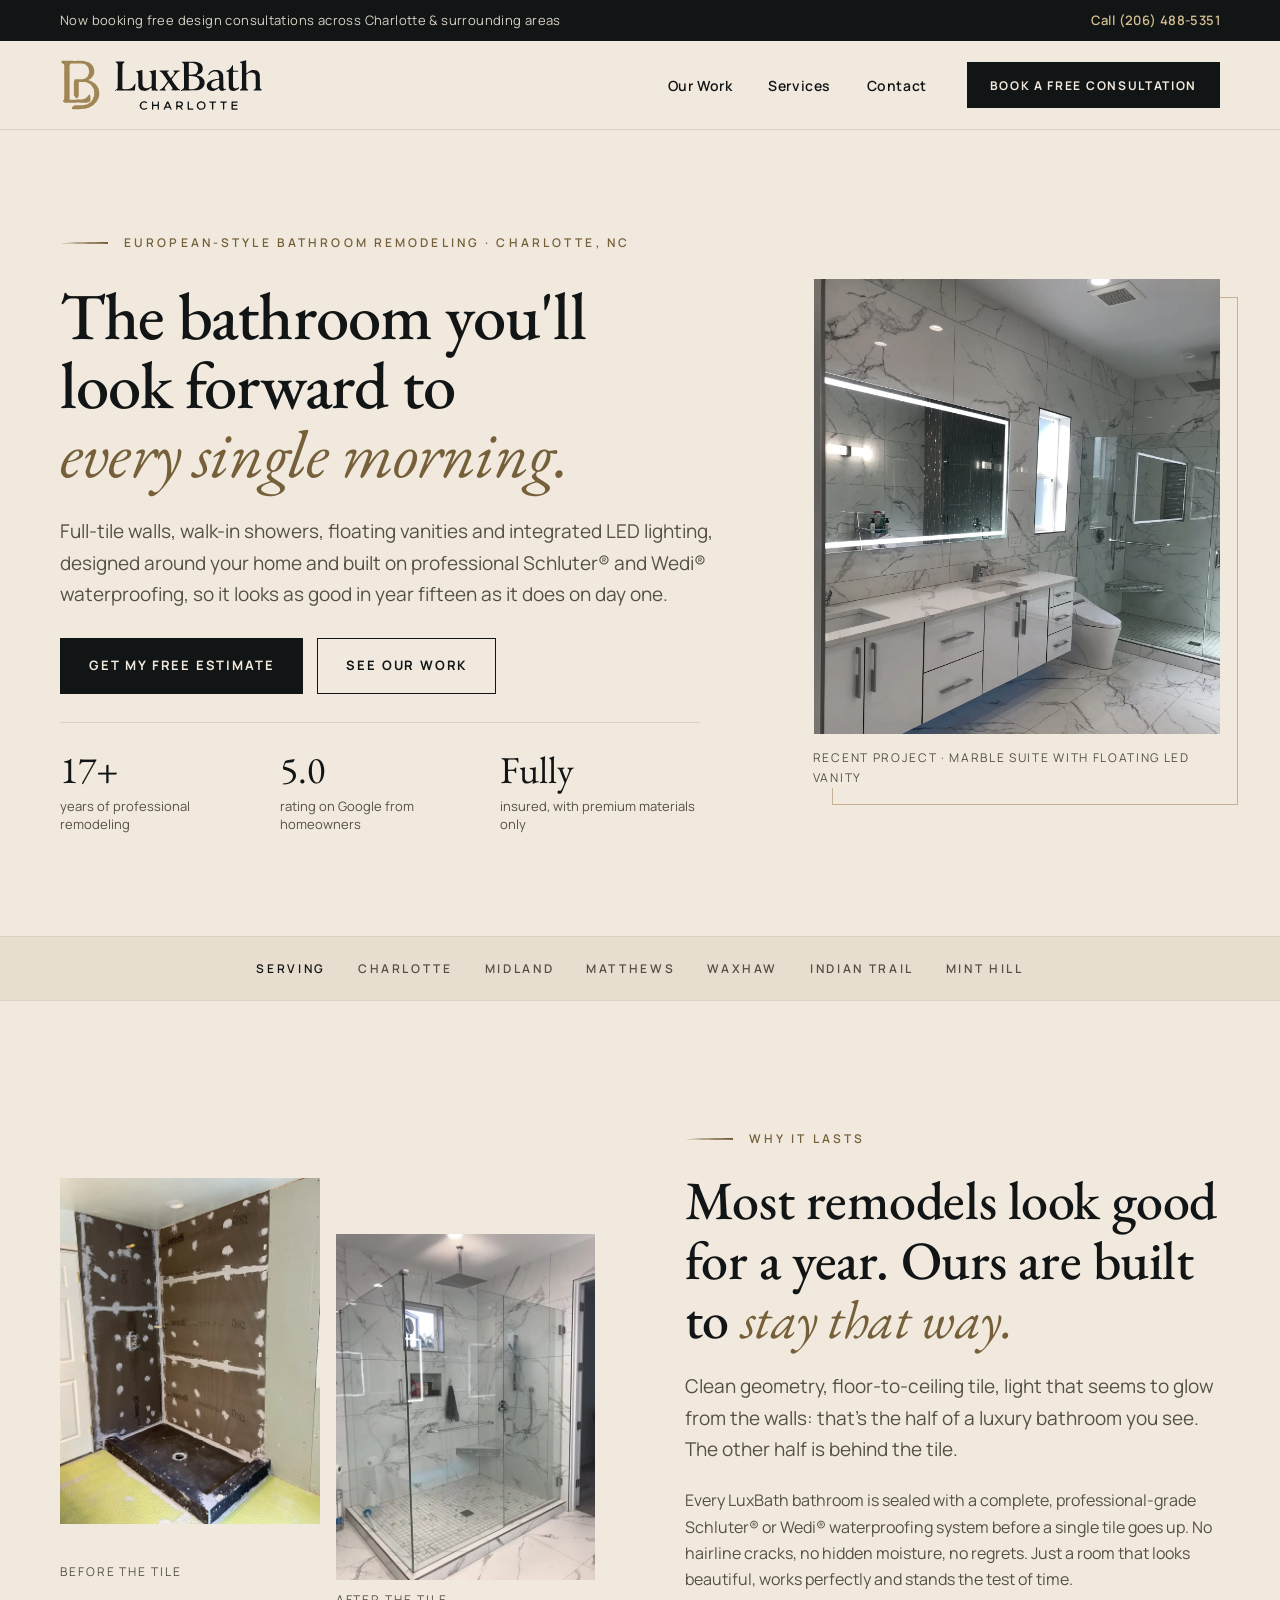
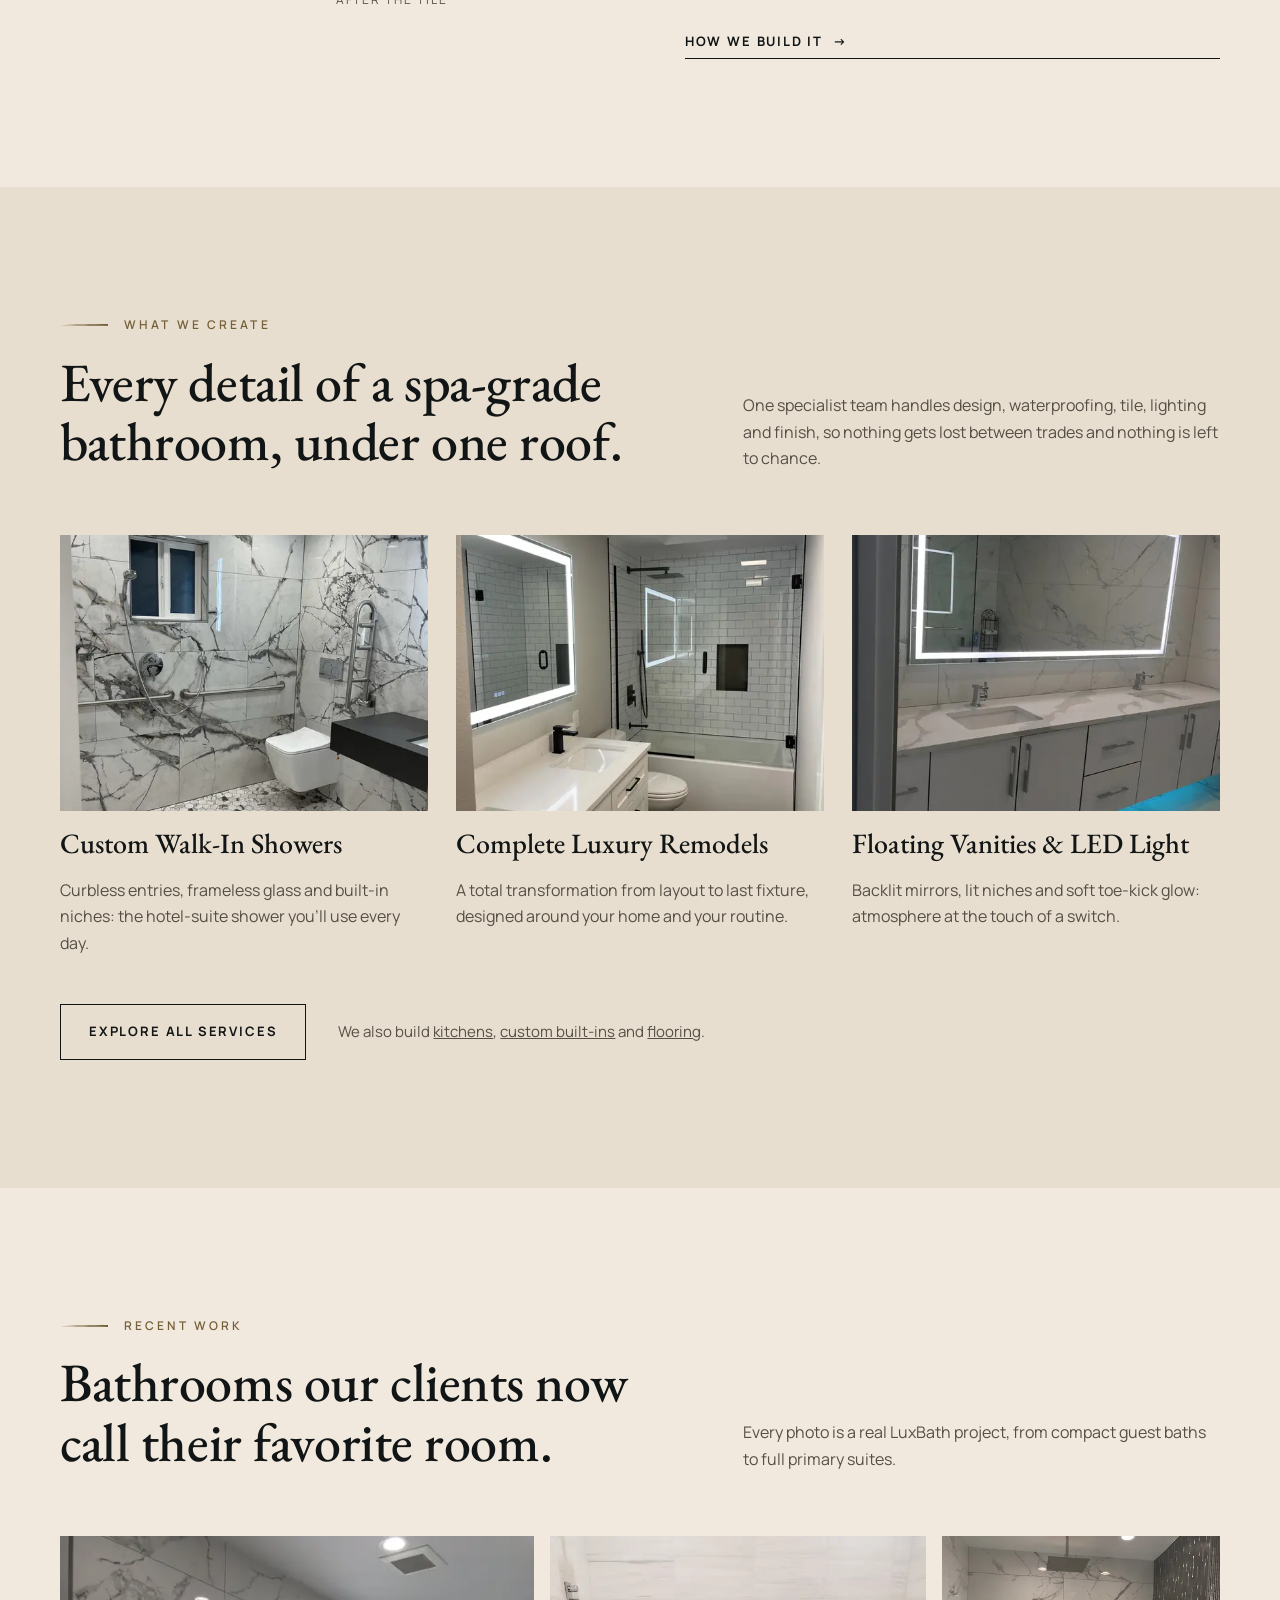
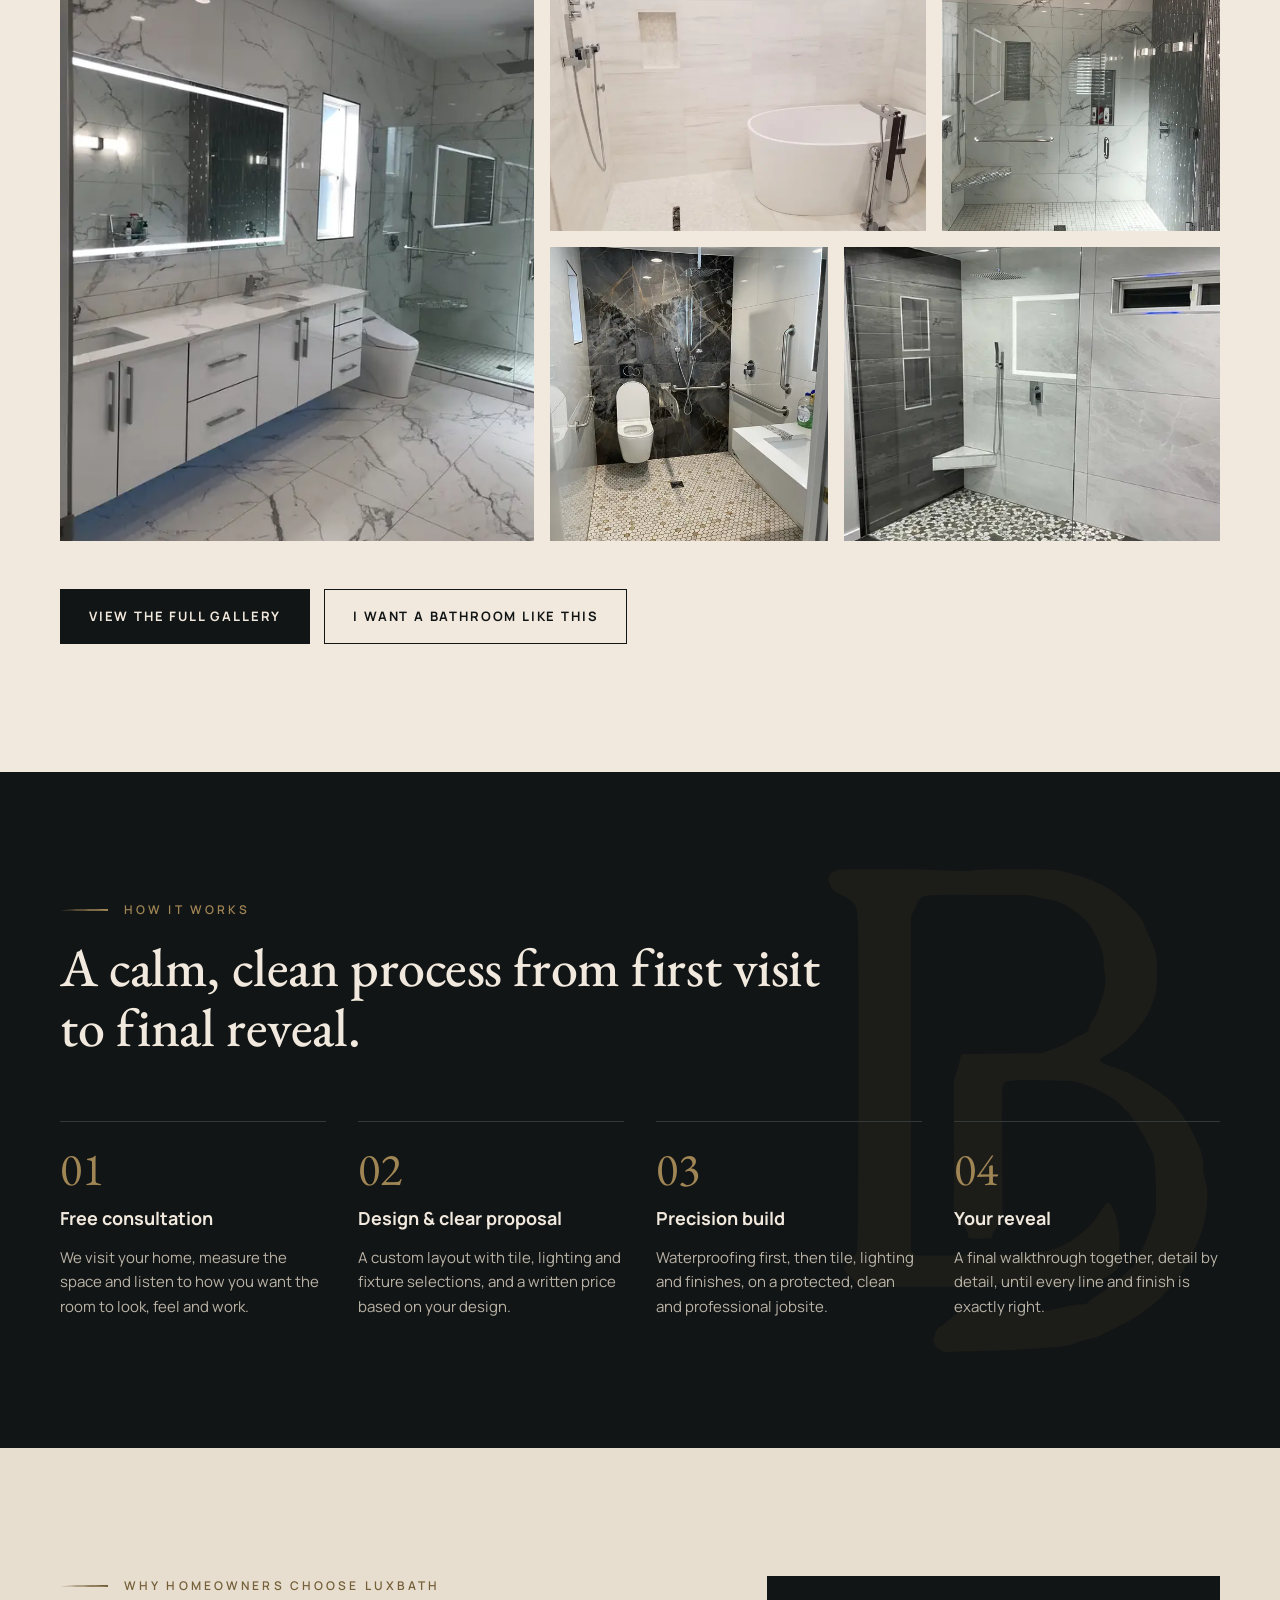
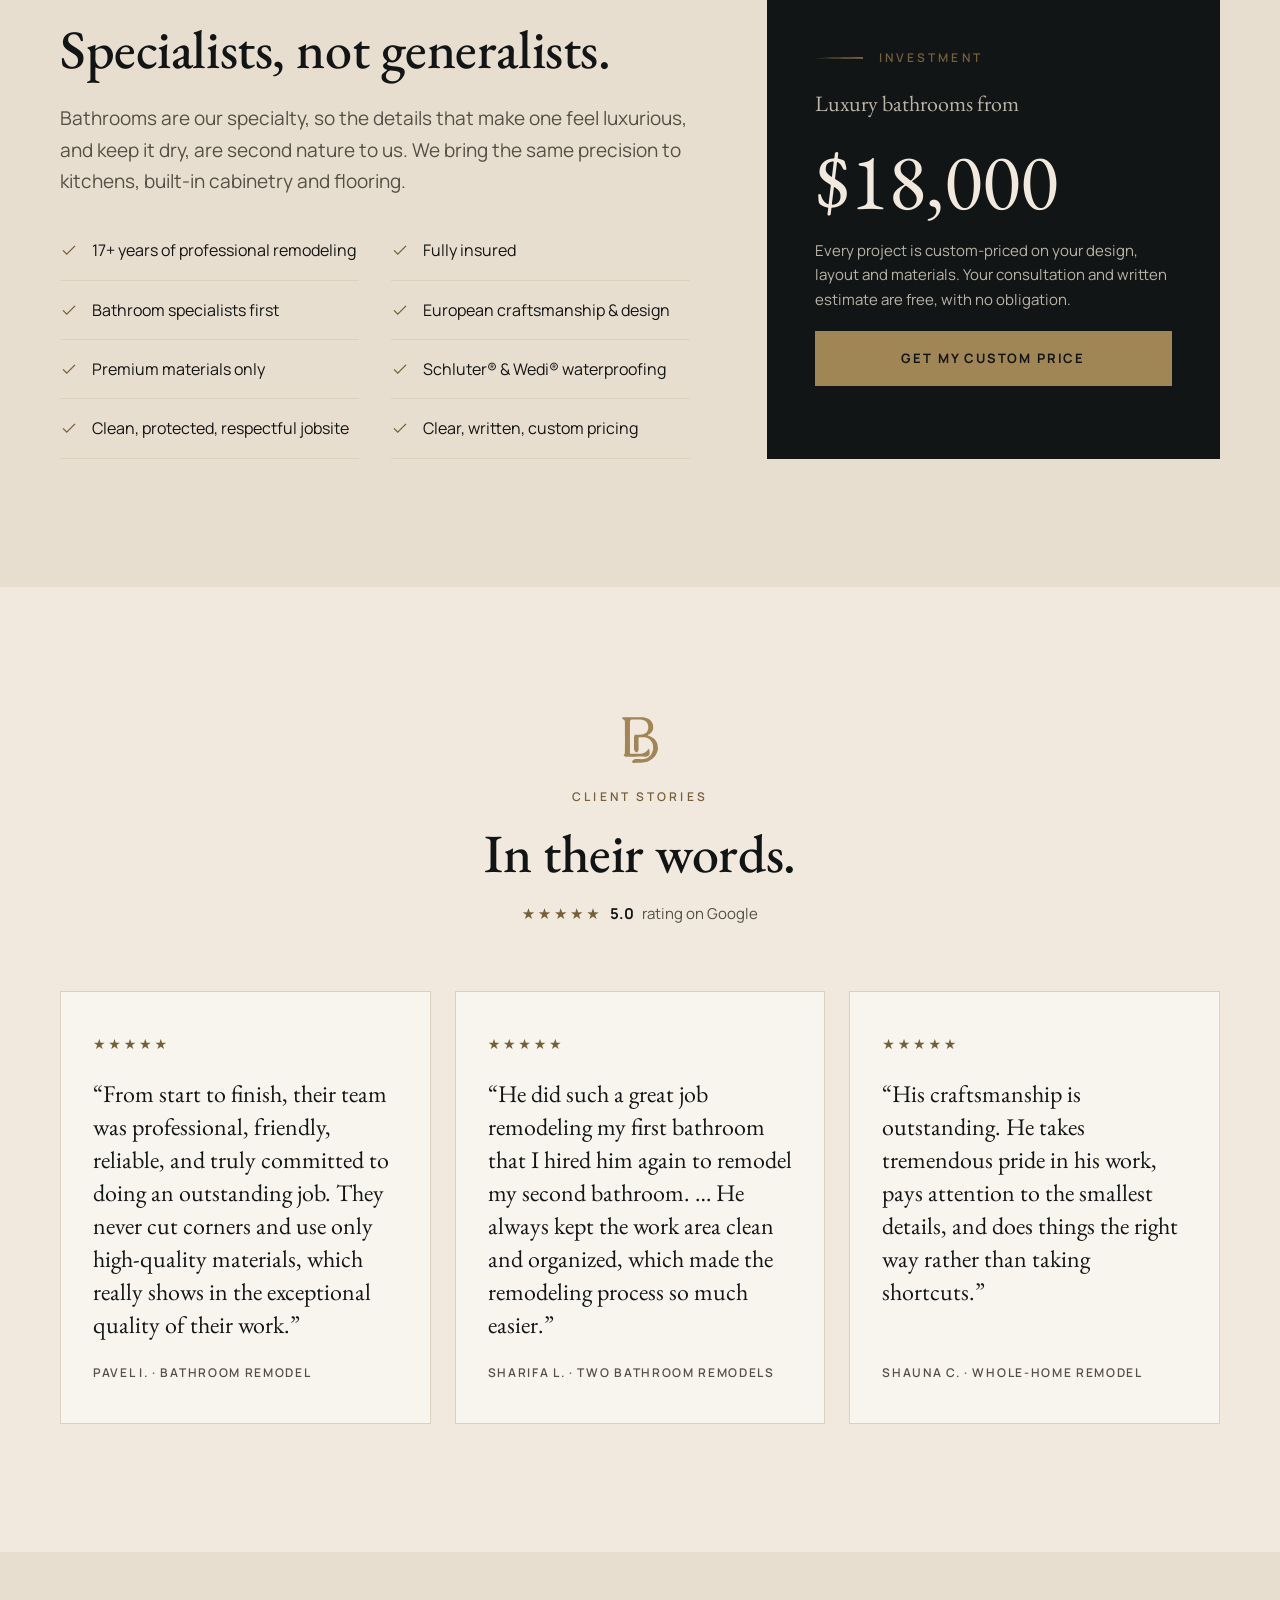
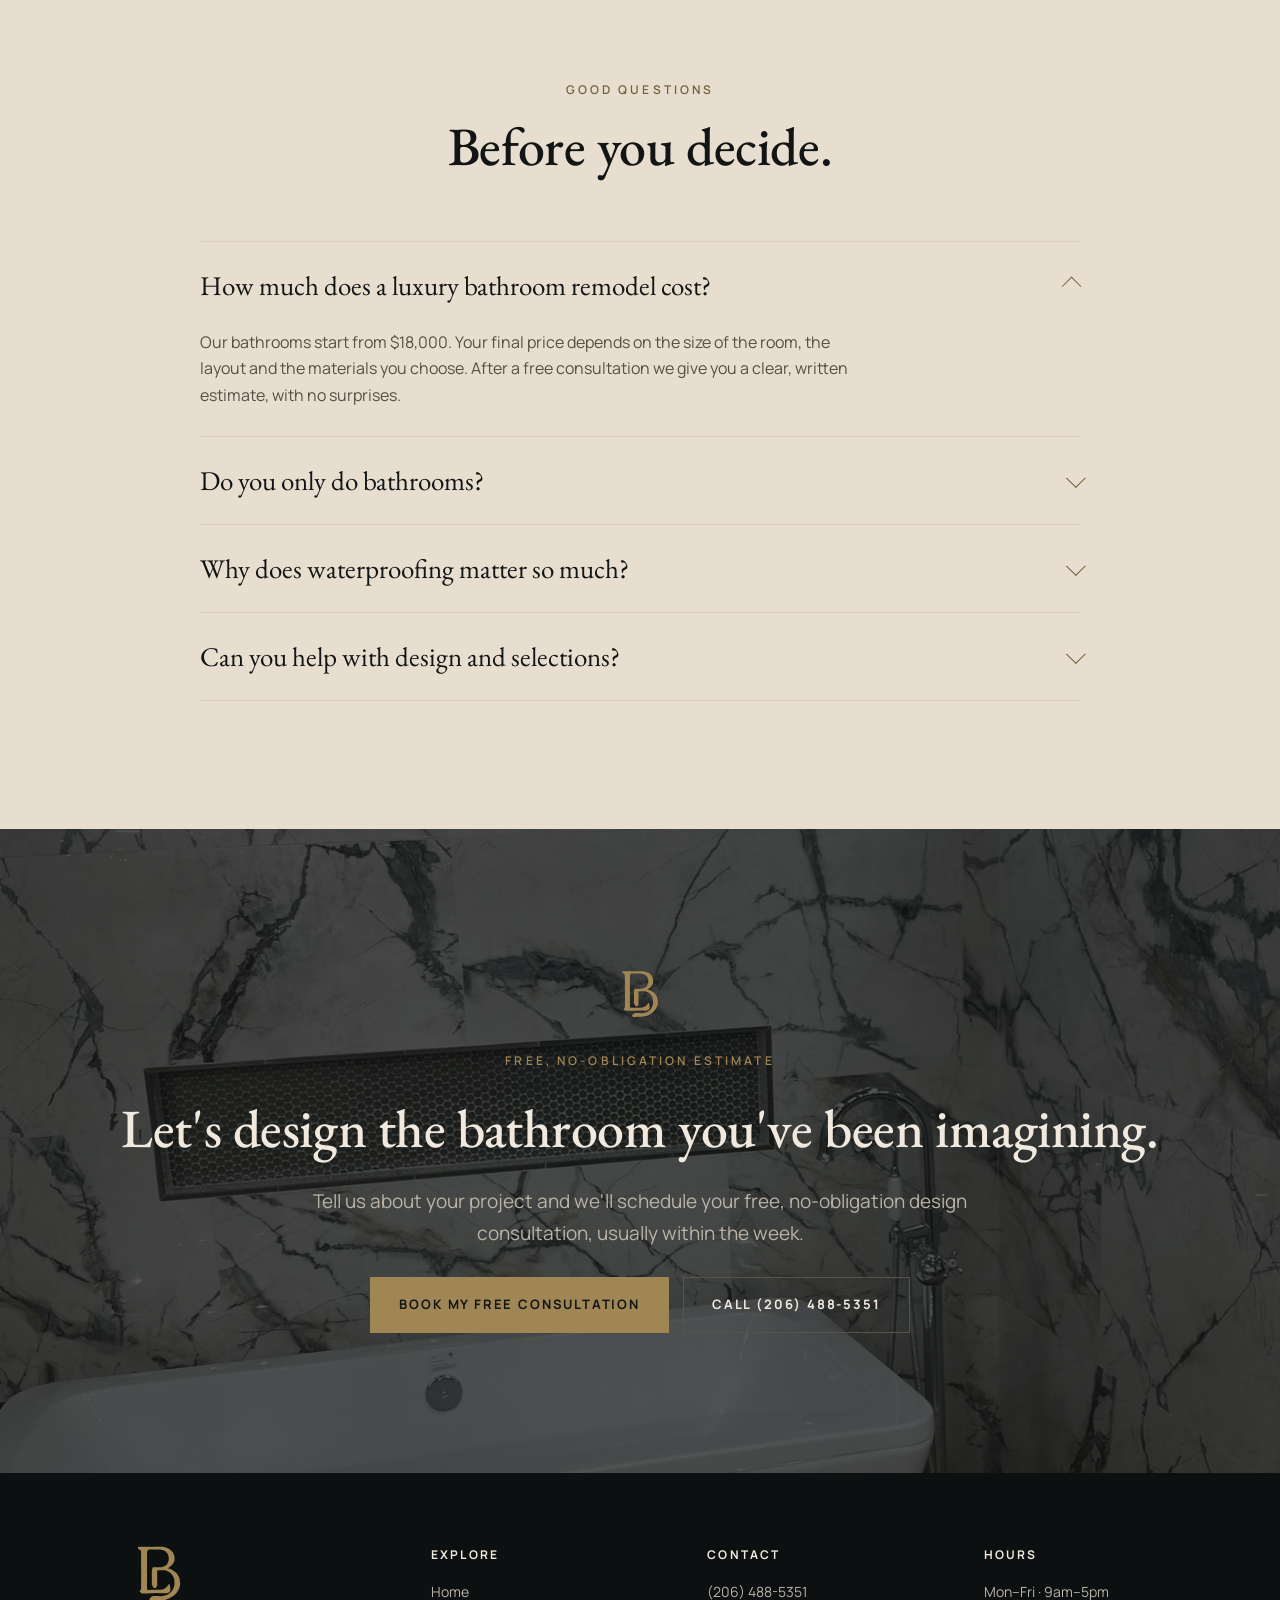
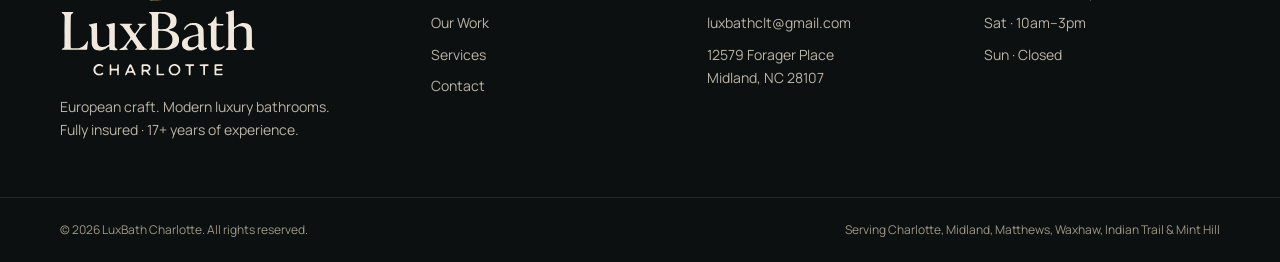
==== about/index.html @ 400cd484 "Initial commit" ====
<!doctype html>
<html lang="en"><head><meta charset="utf-8">
<title>LuxBath Charlotte</title>
<meta name="robots" content="noindex">
<link rel="canonical" href="https://luxbathclt.com/">
<meta http-equiv="refresh" content="0; url=../">
<script>location.replace("../" + location.hash);</script>
</head><body><p>This page has moved to <a href="../">the LuxBath home page</a>.</p></body></html>
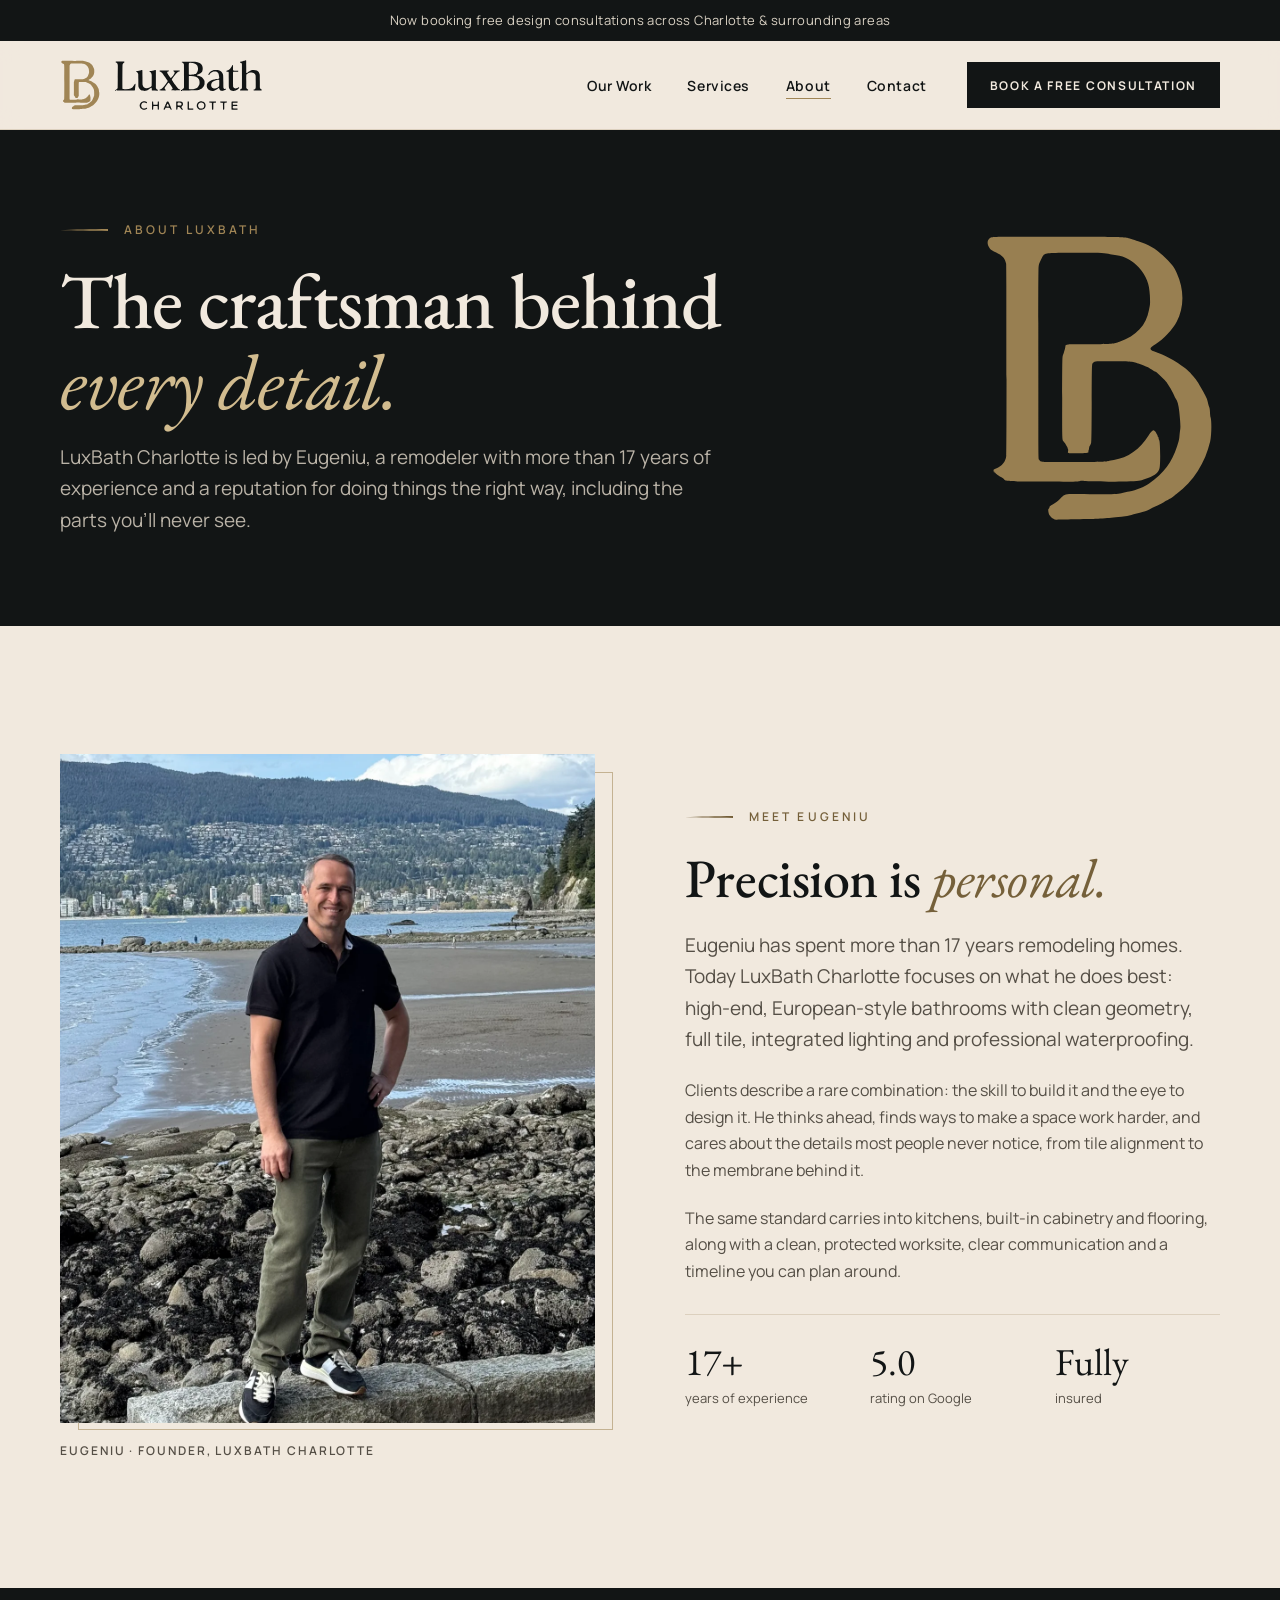
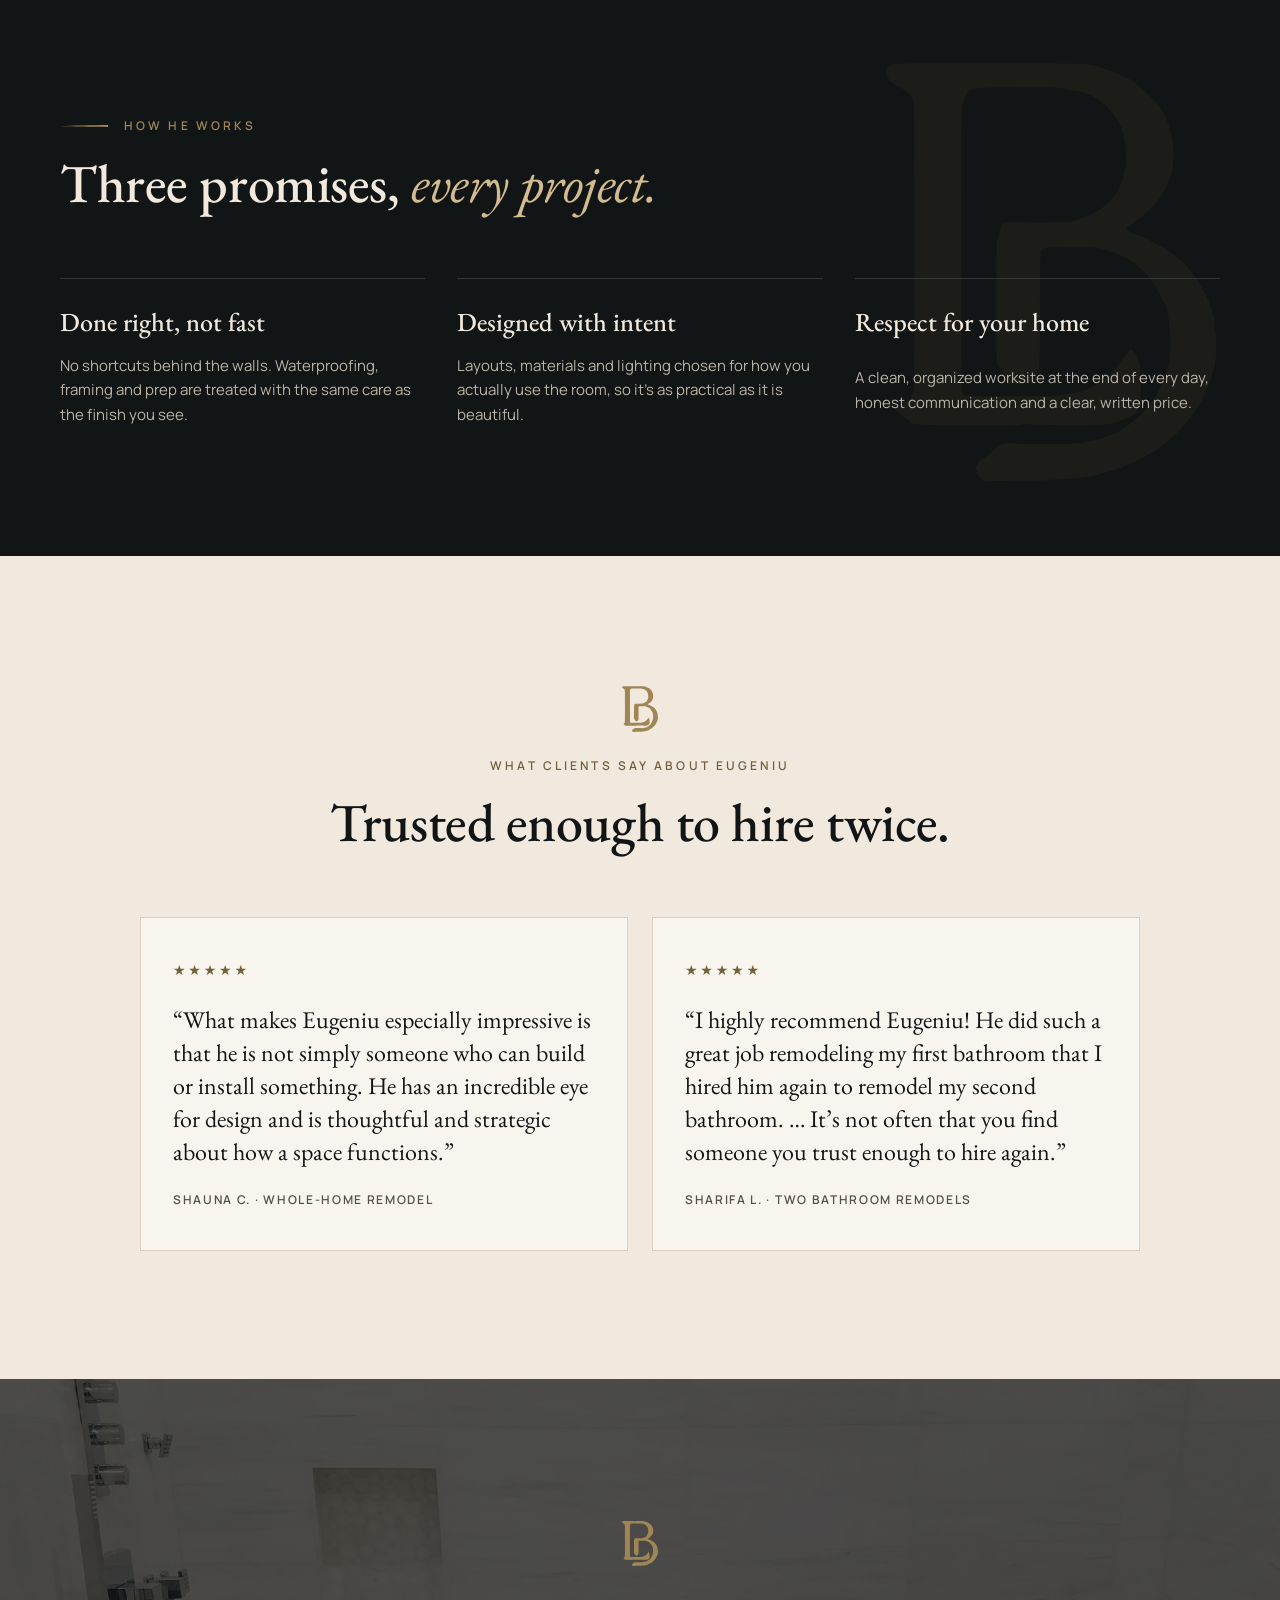
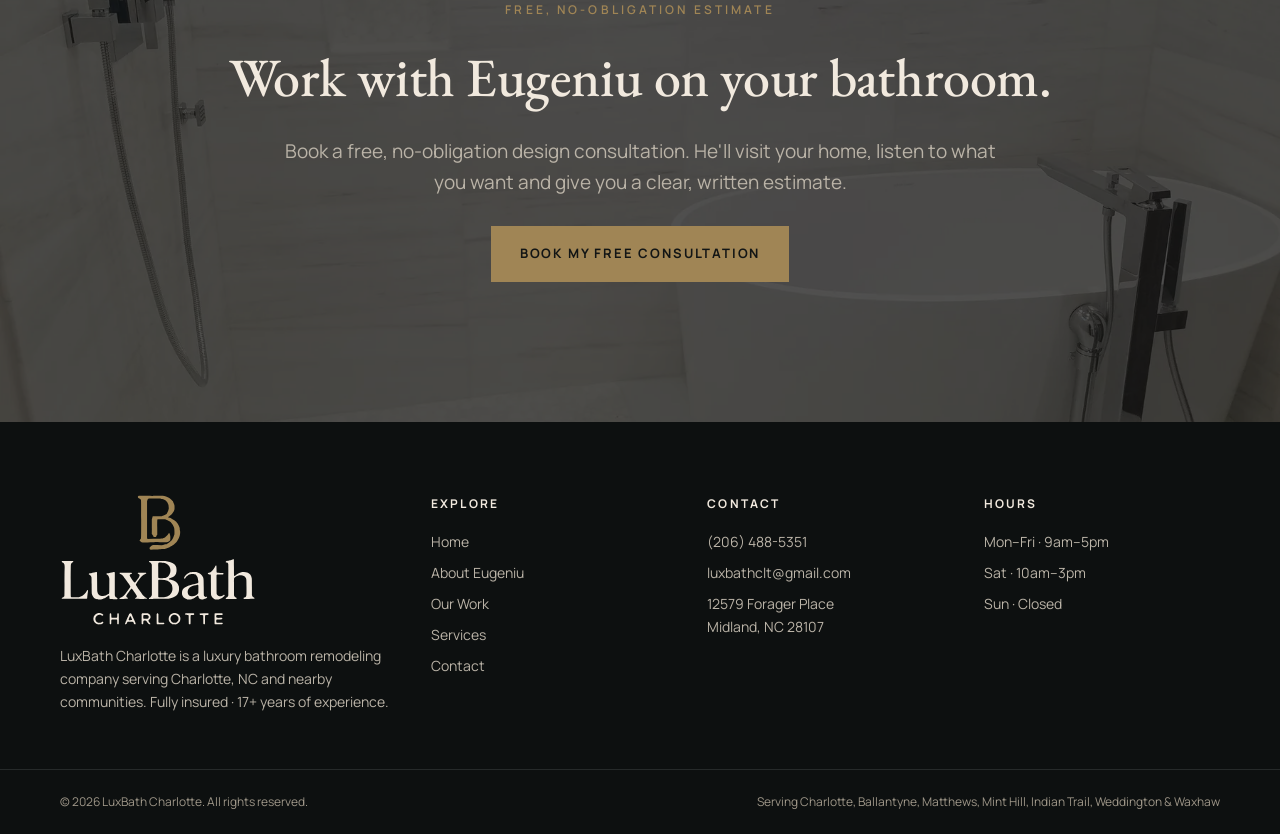
==== commit e68c60e2: "Further updates" ====
--- a/about/index.html
+++ b/about/index.html
@@ -1,8 +1,408 @@
 <!doctype html>
-<html lang="en"><head><meta charset="utf-8">
-<title>LuxBath Charlotte</title>
-<meta name="robots" content="noindex">
-<link rel="canonical" href="https://luxbathclt.com/">
-<meta http-equiv="refresh" content="0; url=../">
-<script>location.replace("../" + location.hash);</script>
-</head><body><p>This page has moved to <a href="../">the LuxBath home page</a>.</p></body></html>
+<html lang="en" class="no-js">
+<head>
+<meta charset="utf-8">
+<meta name="viewport" content="width=device-width, initial-scale=1">
+<title>About Eugeniu | LuxBath Charlotte</title>
+<meta name="description" content="Meet Eugeniu, the craftsman behind LuxBath Charlotte: 17+ years of remodeling experience, luxury European-style bathrooms and a 5.0 Google rating.">
+<link rel="canonical" href="https://luxbathclt.com/about/">
+<meta property="og:url" content="https://luxbathclt.com/about/">
+<meta property="og:type" content="website">
+<meta property="og:site_name" content="LuxBath Charlotte">
+<meta property="og:title" content="About Eugeniu | LuxBath Charlotte">
+<meta property="og:description" content="Meet Eugeniu, the craftsman behind LuxBath Charlotte: 17+ years of remodeling experience, luxury European-style bathrooms and a 5.0 Google rating.">
+<meta property="og:image" content="https://luxbathclt.com/images/brand/og-image.jpg">
+<meta property="og:locale" content="en_US">
+<meta name="twitter:card" content="summary_large_image">
+<meta name="geo.region" content="US-NC">
+<meta name="geo.placename" content="Charlotte">
+<meta name="theme-color" content="#F1E9DE">
+<link rel="icon" href="../favicon.svg" type="image/svg+xml">
+<link rel="apple-touch-icon" href="../images/brand/apple-touch-icon.png">
+<link rel="preconnect" href="https://fonts.googleapis.com">
+<link rel="preconnect" href="https://fonts.gstatic.com" crossorigin>
+<link rel="stylesheet" href="https://fonts.googleapis.com/css2?family=EB+Garamond:ital,wght@0,400;0,500;0,600;1,400;1,500&amp;family=Manrope:wght@400;500;600;700&amp;display=swap">
+<link rel="stylesheet" href="../css/styles.css">
+<script type="application/ld+json">
+{
+ "@context": "https://schema.org",
+ "@graph": [
+  {
+   "@type": "HomeAndConstructionBusiness",
+   "@id": "https://luxbathclt.com/#business",
+   "name": "LuxBath Charlotte",
+   "legalName": "LuxBath Charlotte LLC",
+   "url": "https://luxbathclt.com/",
+   "logo": "https://luxbathclt.com/images/brand/logo-stacked.svg",
+   "image": "https://luxbathclt.com/images/brand/og-image.jpg",
+   "description": "LuxBath Charlotte is a luxury bathroom remodeling company specializing in high-end, European-style bathrooms in Charlotte, NC: custom walk-in showers, full-tile bathrooms, integrated LED lighting and Schluter and Wedi waterproofing. It also builds kitchens, custom built-in cabinetry and flooring.",
+   "slogan": "European craft. Modern luxury bathrooms.",
+   "telephone": "+1-206-488-5351",
+   "email": "luxbathclt@gmail.com",
+   "priceRange": "From $18,000",
+   "address": {
+    "@type": "PostalAddress",
+    "streetAddress": "12579 Forager Place",
+    "addressLocality": "Midland",
+    "addressRegion": "NC",
+    "postalCode": "28107",
+    "addressCountry": "US"
+   },
+   "areaServed": [
+    {
+     "@type": "City",
+     "name": "Charlotte",
+     "containedInPlace": {
+      "@type": "State",
+      "name": "North Carolina"
+     }
+    },
+    {
+     "@type": "City",
+     "name": "Ballantyne",
+     "containedInPlace": {
+      "@type": "State",
+      "name": "North Carolina"
+     }
+    },
+    {
+     "@type": "City",
+     "name": "Matthews",
+     "containedInPlace": {
+      "@type": "State",
+      "name": "North Carolina"
+     }
+    },
+    {
+     "@type": "City",
+     "name": "Mint Hill",
+     "containedInPlace": {
+      "@type": "State",
+      "name": "North Carolina"
+     }
+    },
+    {
+     "@type": "City",
+     "name": "Indian Trail",
+     "containedInPlace": {
+      "@type": "State",
+      "name": "North Carolina"
+     }
+    },
+    {
+     "@type": "City",
+     "name": "Weddington",
+     "containedInPlace": {
+      "@type": "State",
+      "name": "North Carolina"
+     }
+    },
+    {
+     "@type": "City",
+     "name": "Waxhaw",
+     "containedInPlace": {
+      "@type": "State",
+      "name": "North Carolina"
+     }
+    }
+   ],
+   "founder": {
+    "@id": "https://luxbathclt.com/#eugeniu"
+   },
+   "knowsAbout": [
+    "Bathroom remodeling",
+    "Walk-in showers",
+    "Curbless showers",
+    "Large-format tile installation",
+    "Schluter waterproofing",
+    "Wedi waterproofing",
+    "LED bathroom lighting",
+    "Floating vanities",
+    "Kitchen remodeling",
+    "Built-in cabinetry",
+    "Flooring installation"
+   ],
+   "hasOfferCatalog": {
+    "@type": "OfferCatalog",
+    "name": "Remodeling services",
+    "itemListElement": [
+     {
+      "@type": "Offer",
+      "itemOffered": {
+       "@type": "Service",
+       "name": "Luxury bathroom remodeling",
+       "description": "Complete bathroom transformations from layout to final fixture, custom-designed for each home."
+      }
+     },
+     {
+      "@type": "Offer",
+      "itemOffered": {
+       "@type": "Service",
+       "name": "Custom walk-in showers",
+       "description": "Curbless and low-threshold walk-in showers with frameless glass, linear drains, built-in niches and benches."
+      }
+     },
+     {
+      "@type": "Offer",
+      "itemOffered": {
+       "@type": "Service",
+       "name": "Full-tile bathrooms",
+       "description": "Floor-to-ceiling tile installation with large-format porcelain, mitered edges and aligned grout lines."
+      }
+     },
+     {
+      "@type": "Offer",
+      "itemOffered": {
+       "@type": "Service",
+       "name": "Integrated LED lighting",
+       "description": "Backlit mirrors, lit shower niches and under-vanity toe-kick lighting."
+      }
+     },
+     {
+      "@type": "Offer",
+      "itemOffered": {
+       "@type": "Service",
+       "name": "European-style bathroom design",
+       "description": "Floating vanities, wall-hung toilets with in-wall carriers and freestanding soaking tubs."
+      }
+     },
+     {
+      "@type": "Offer",
+      "itemOffered": {
+       "@type": "Service",
+       "name": "Schluter and Wedi shower waterproofing",
+       "description": "Complete Schluter and Wedi waterproofing systems installed on every wet wall and floor before tile."
+      }
+     },
+     {
+      "@type": "Offer",
+      "itemOffered": {
+       "@type": "Service",
+       "name": "Kitchen remodeling",
+       "description": "Custom cabinetry, quartz waterfall islands, tile backsplashes and lighting."
+      }
+     },
+     {
+      "@type": "Offer",
+      "itemOffered": {
+       "@type": "Service",
+       "name": "Built-in cabinetry",
+       "description": "Walk-in closets, pantries, media walls, wet bars and fireplace surrounds."
+      }
+     },
+     {
+      "@type": "Offer",
+      "itemOffered": {
+       "@type": "Service",
+       "name": "Flooring installation",
+       "description": "Hardwood, wide-plank and tile flooring with clean transitions and new trim."
+      }
+     }
+    ]
+   },
+   "openingHoursSpecification": [
+    {
+     "@type": "OpeningHoursSpecification",
+     "dayOfWeek": [
+      "Monday",
+      "Tuesday",
+      "Wednesday",
+      "Thursday",
+      "Friday"
+     ],
+     "opens": "09:00",
+     "closes": "17:00"
+    },
+    {
+     "@type": "OpeningHoursSpecification",
+     "dayOfWeek": "Saturday",
+     "opens": "10:00",
+     "closes": "15:00"
+    }
+   ]
+  },
+  {
+   "@type": "Person",
+   "@id": "https://luxbathclt.com/#eugeniu",
+   "name": "Eugeniu",
+   "jobTitle": "Founder",
+   "worksFor": {
+    "@id": "https://luxbathclt.com/#business"
+   },
+   "image": "https://luxbathclt.com/images/site/eugeniu.webp",
+   "description": "Founder of LuxBath Charlotte with more than 17 years of professional remodeling experience, specializing in high-end, European-style bathrooms.",
+   "knowsAbout": [
+    "Bathroom remodeling",
+    "Tile installation",
+    "Shower waterproofing",
+    "Interior design",
+    "Finish carpentry"
+   ]
+  },
+  {
+   "@type": "AboutPage",
+   "@id": "https://luxbathclt.com/about/#webpage",
+   "url": "https://luxbathclt.com/about/",
+   "name": "About Eugeniu",
+   "description": "Meet Eugeniu, founder of LuxBath Charlotte.",
+   "isPartOf": {
+    "@id": "https://luxbathclt.com/#website"
+   },
+   "about": {
+    "@id": "https://luxbathclt.com/#business"
+   },
+   "inLanguage": "en-US",
+   "mainEntity": {
+    "@id": "https://luxbathclt.com/#eugeniu"
+   }
+  },
+  {
+   "@type": "BreadcrumbList",
+   "itemListElement": [
+    {
+     "@type": "ListItem",
+     "position": 1,
+     "name": "Home",
+     "item": "https://luxbathclt.com/"
+    },
+    {
+     "@type": "ListItem",
+     "position": 2,
+     "name": "About",
+     "item": "https://luxbathclt.com/about/"
+    }
+   ]
+  }
+ ]
+}
+</script>
+</head>
+<body>
+<a class="skip-link" href="#main">Skip to content</a>
+<div class="utility">
+  <div class="container">
+    <span>Now booking free design consultations across Charlotte &amp; surrounding areas</span>
+  </div>
+</div>
+<header class="site-header">
+  <div class="container">
+    <a class="brand" href="../"><img src="../images/brand/logo-horizontal.svg" width="318" height="79" alt="LuxBath Charlotte"></a>
+    <button class="nav-toggle" type="button" aria-expanded="false" aria-controls="site-nav" aria-label="Menu"><svg viewBox="0 0 24 24" fill="none" stroke="currentColor" stroke-width="1.5" aria-hidden="true"><path d="M3 7h18M3 12h18M3 17h18"/></svg></button>
+    <nav class="nav" id="site-nav" aria-label="Main">
+      <div class="nav-links">
+        <a href="../our-work/">Our Work</a>
+        <a href="../services/">Services</a>
+        <a href="../about/" aria-current="page">About</a>
+        <a href="../contact/">Contact</a>
+      </div>
+      <a class="btn btn-dark" href="../contact/">Book a Free Consultation</a>
+    </nav>
+  </div>
+</header>
+<main id="main">
+
+<section class="page-hero page-hero-solid on-dark">
+  <img class="hero-mark" src="../images/brand/monogram-large.svg" alt="" aria-hidden="true">
+  <div class="container">
+    <span class="eyebrow">About LuxBath</span>
+    <h1 class="display work-title"><span class="nowrap">The craftsman behind</span><br><span class="nowrap"><em>every detail.</em></span></h1>
+    <p class="lead">LuxBath Charlotte is led by Eugeniu, a remodeler with more than 17 years of experience and a reputation for doing things the right way, including the parts you'll never see.</p>
+  </div>
+</section>
+<section class="section">
+  <div class="container split">
+    <figure class="portrait reveal">
+      <img src="../images/site/eugeniu.webp" width="1200" height="1500" alt="Eugeniu, founder of LuxBath Charlotte" loading="lazy" decoding="async">
+      <figcaption>Eugeniu · Founder, LuxBath Charlotte</figcaption>
+    </figure>
+    <div class="split-copy reveal">
+      <span class="eyebrow">Meet Eugeniu</span>
+      <h2 class="h2">Precision is <em>personal.</em></h2>
+      <p class="lead">Eugeniu has spent more than 17 years remodeling homes. Today LuxBath Charlotte focuses on what he does best: high-end, European-style bathrooms with clean geometry, full tile, integrated lighting and professional waterproofing.</p>
+      <p class="muted">Clients describe a rare combination: the skill to build it and the eye to design it. He thinks ahead, finds ways to make a space work harder, and cares about the details most people never notice, from tile alignment to the membrane behind it.</p>
+      <p class="muted">The same standard carries into kitchens, built-in cabinetry and flooring, along with a clean, protected worksite, clear communication and a timeline you can plan around.</p>
+      <div class="stats about-stats">
+        <div><div class="stat-num">17+</div><div class="stat-label">years of experience</div></div>
+        <div><div class="stat-num">5.0</div><div class="stat-label">rating on Google</div></div>
+        <div><div class="stat-num">Fully</div><div class="stat-label">insured</div></div>
+      </div>
+    </div>
+  </div>
+</section>
+<section class="section on-dark has-watermark">
+  <img class="watermark" src="../images/brand/monogram-large.svg" alt="" aria-hidden="true">
+  <div class="container">
+    <div class="section-head reveal">
+      <span class="eyebrow">How he works</span>
+      <h2 class="h2">Three promises, <em>every project.</em></h2>
+    </div>
+    <div class="layers reveal" style="margin-top:0">
+      <div class="layer"><h3>Done right, not fast</h3><p>No shortcuts behind the walls. Waterproofing, framing and prep are treated with the same care as the finish you see.</p></div>
+      <div class="layer"><h3>Designed with intent</h3><p>Layouts, materials and lighting chosen for how you actually use the room, so it's as practical as it is beautiful.</p></div>
+      <div class="layer"><h3>Respect for your home</h3><p>A clean, organized worksite at the end of every day, honest communication and a clear, written price.</p></div>
+    </div>
+  </div>
+</section>
+<section class="section">
+  <div class="container">
+    <div class="section-head center reveal">
+      <img class="ornament" src="../images/brand/monogram.svg" width="44" height="56" alt="" aria-hidden="true">
+      <span class="eyebrow center">What clients say about Eugeniu</span>
+      <h2 class="h2">Trusted enough to hire twice.</h2>
+    </div>
+    <div class="quotes quotes-2 reveal">
+      <figure class="quote"><span class="quote-stars" aria-label="5 out of 5 stars">★★★★★</span><blockquote>“What makes Eugeniu especially impressive is that he is not simply someone who can build or install something. He has an incredible eye for design and is thoughtful and strategic about how a space functions.”</blockquote><figcaption>Shauna C. · Whole-home remodel</figcaption></figure>
+      <figure class="quote"><span class="quote-stars" aria-label="5 out of 5 stars">★★★★★</span><blockquote>“I highly recommend Eugeniu! He did such a great job remodeling my first bathroom that I hired him again to remodel my second bathroom. … It’s not often that you find someone you trust enough to hire again.”</blockquote><figcaption>Sharifa L. · Two bathroom remodels</figcaption></figure>
+    </div>
+  </div>
+</section>
+<section class="cta-band on-dark">
+  <div class="bg"><img src="../images/gallery/freestanding-tub-open-shower-sm.webp" srcset="../images/gallery/freestanding-tub-open-shower-sm.webp 720w, ../images/gallery/freestanding-tub-open-shower.webp 1800w" sizes="100vw" width="720" height="540" alt="" loading="lazy" decoding="async"></div>
+  <div class="container reveal">
+    <img class="ornament" src="../images/brand/monogram.svg" width="44" height="56" alt="" aria-hidden="true">
+    <span class="eyebrow center">Free, no-obligation estimate</span>
+    <h2 class="h2">Work with Eugeniu on your bathroom.</h2>
+    <p class="lead">Book a free, no-obligation design consultation. He'll visit your home, listen to what you want and give you a clear, written estimate.</p>
+    <div class="btn-row">
+      <a class="btn btn-brass" href="../contact/">Book My Free Consultation</a>
+    </div>
+  </div>
+</section>
+
+</main>
+<footer class="site-footer">
+  <div class="container footer-grid">
+    <div>
+      <a class="brand brand-footer" href="../"><img src="../images/brand/logo-stacked-light.svg" width="236" height="160" alt="LuxBath Charlotte"></a>
+      <p>LuxBath Charlotte is a luxury bathroom remodeling company serving Charlotte, NC and nearby communities. Fully insured · 17+ years of experience.</p>
+    </div>
+    <div>
+      <h4>Explore</h4>
+      <ul><li><a href="../">Home</a></li><li><a href="../about/">About Eugeniu</a></li><li><a href="../our-work/">Our Work</a></li><li><a href="../services/">Services</a></li><li><a href="../contact/">Contact</a></li></ul>
+    </div>
+    <div>
+      <h4>Contact</h4>
+      <ul>
+        <li><a href="tel:+12064885351">(206) 488-5351</a></li>
+        <li><a href="mailto:luxbathclt@gmail.com">luxbathclt@gmail.com</a></li>
+        <li><a href="https://www.google.com/maps/search/?api=1&query=12579+Forager+Place+Midland+NC+28107" target="_blank" rel="noopener">12579 Forager Place<br>Midland, NC 28107</a></li>
+      </ul>
+    </div>
+    <div>
+      <h4>Hours</h4>
+      <ul><li>Mon–Fri · 9am–5pm</li><li>Sat · 10am–3pm</li><li>Sun · Closed</li></ul>
+    </div>
+  </div>
+  <div class="footer-bottom">
+    <div class="container">
+      <span>© <span data-year>2026</span> LuxBath Charlotte. All rights reserved.</span>
+      <span>Serving Charlotte, Ballantyne, Matthews, Mint Hill, Indian Trail, Weddington &amp; Waxhaw</span>
+    </div>
+  </div>
+</footer>
+<div class="mobile-bar">
+  <a href="../contact/">Book a Free Consultation</a>
+</div>
+<script src="../js/main.js" defer></script>
+</body>
+</html>
--- a/css/styles.css
+++ b/css/styles.css
@@ -0,0 +1,587 @@
+/* LuxBath Charlotte — site styles */
+:root {
+  /* Brand palette, sampled from the LuxBath logo */
+  --ink: #121515;          /* logo wordmark */
+  --ink-2: #1B1F1F;
+  --ink-3: #262A2A;
+  --paper: #F1E9DE;        /* logo background */
+  --stone: #E8DECF;
+  --ivory: #F8F4EE;
+  --line: #DCD0BE;
+  --line-dark: #333838;
+  --text: #121515;
+  --muted: #554F46;
+  --muted-on-dark: #BAB3A7;
+  --brass: #A08555;        /* logo monogram */
+  --brass-light: #D2BC8F;
+  --brass-dark: #75603A;
+  --serif: "EB Garamond", Garamond, Georgia, "Times New Roman", serif;
+  --sans: "Manrope", system-ui, -apple-system, "Segoe UI", sans-serif;
+  --max: 1240px;
+  --gutter: clamp(20px, 4vw, 40px);
+  --section: clamp(72px, 10vw, 128px);
+  --ease: cubic-bezier(.2, .7, .2, 1);
+}
+
+*, *::before, *::after { box-sizing: border-box; }
+html { -webkit-text-size-adjust: 100%; scroll-behavior: smooth; scroll-padding-top: 96px; }
+body {
+  margin: 0;
+  background: var(--paper);
+  color: var(--text);
+  font-family: var(--sans);
+  font-size: 16px;
+  line-height: 1.65;
+  -webkit-font-smoothing: antialiased;
+}
+img { max-width: 100%; display: block; height: auto; }
+a { color: inherit; }
+h1, h2, h3, h4 { margin: 0; font-weight: 400; }
+p { margin: 0; }
+ul, ol { margin: 0; padding: 0; list-style: none; }
+button, input, select, textarea { font: inherit; color: inherit; }
+:focus-visible { outline: 2px solid var(--brass); outline-offset: 3px; }
+
+.skip-link {
+  position: absolute; left: 16px; top: -60px; z-index: 100;
+  background: var(--ink); color: var(--paper); padding: 12px 18px; text-decoration: none;
+}
+.skip-link:focus { top: 12px; }
+
+.container { width: 100%; max-width: var(--max); margin: 0 auto; padding-inline: var(--gutter); }
+.section { padding-block: var(--section); }
+.on-dark { background: var(--ink); color: var(--paper); }
+.on-stone { background: var(--stone); }
+
+/* Type */
+.eyebrow {
+  display: inline-flex; align-items: center; gap: 16px;
+  font-size: 12px; font-weight: 600; letter-spacing: .26em; text-transform: uppercase;
+  color: var(--brass-dark);
+}
+/* Tapered line, after the base stroke of the LB monogram */
+.eyebrow::before {
+  content: ""; flex: none; width: 48px; height: 4px; background: currentColor;
+  -webkit-mask: url("data:image/svg+xml,%3Csvg xmlns='http://www.w3.org/2000/svg' viewBox='0 0 48 4'%3E%3Cpath d='M0 2.1C14 1.6 32 1.1 48 1V3C32 2.9 14 2.6 0 2.1Z'/%3E%3C/svg%3E") no-repeat center / 100% 100%; mask: url("data:image/svg+xml,%3Csvg xmlns='http://www.w3.org/2000/svg' viewBox='0 0 48 4'%3E%3Cpath d='M0 2.1C14 1.6 32 1.1 48 1V3C32 2.9 14 2.6 0 2.1Z'/%3E%3C/svg%3E") no-repeat center / 100% 100%;
+}
+.on-dark .eyebrow::before { background: var(--brass); }
+.on-dark .eyebrow { color: var(--brass); }
+.eyebrow.center::before { display: none; }
+
+.display {
+  font-family: var(--serif); font-weight: 500; line-height: 1.04; letter-spacing: -.012em;
+  font-size: clamp(40px, 6.2vw, 78px);
+}
+.h2 {
+  font-family: var(--serif); font-weight: 500; line-height: 1.1; letter-spacing: -.008em;
+  font-size: clamp(34px, 4.4vw, 54px);
+}
+.h3 { font-family: var(--serif); font-weight: 500; font-size: 28px; line-height: 1.2; }
+.display em, .h2 em { font-style: italic; font-weight: 400; color: var(--brass-dark); }
+.on-dark .display em, .on-dark .h2 em { color: var(--brass-light); }
+.lead { font-size: clamp(17px, 1.5vw, 19px); color: var(--muted); max-width: 60ch; }
+.on-dark .lead { color: var(--muted-on-dark); }
+.muted { color: var(--muted); }
+.on-dark .muted { color: var(--muted-on-dark); }
+
+.section-head { display: grid; gap: 18px; max-width: 760px; margin-bottom: clamp(40px, 5vw, 64px); }
+.section-head.center { margin-inline: auto; text-align: center; justify-items: center; }
+.section-head.split {
+  max-width: none; grid-template-columns: minmax(0, 1.3fr) minmax(0, 1fr); align-items: end; gap: 24px 64px;
+}
+@media (max-width: 820px) { .section-head.split { grid-template-columns: 1fr; } }
+
+/* Buttons */
+.btn {
+  display: inline-flex; align-items: center; justify-content: center; gap: 10px;
+  min-height: 52px; padding: 16px 28px;
+  font-family: var(--sans); font-size: 13px; font-weight: 700; letter-spacing: .14em; text-transform: uppercase;
+  text-decoration: none; border: 1px solid transparent; cursor: pointer;
+  transition: background-color .25s var(--ease), color .25s var(--ease), border-color .25s var(--ease), transform .25s var(--ease);
+}
+.btn:hover { transform: translateY(-1px); }
+.btn-dark { background: var(--ink); color: var(--paper); }
+.btn-dark:hover { background: var(--ink-3); }
+.btn-brass { background: var(--brass); color: var(--ink); }
+.btn-brass:hover { background: var(--brass-light); }
+.btn-ghost { border-color: #5A534A; color: var(--paper); background: transparent; }
+.btn-ghost:hover { border-color: var(--brass-light); color: var(--brass-light); }
+.btn-outline { border-color: var(--ink); color: var(--ink); background: transparent; }
+.btn-outline:hover { background: var(--ink); color: var(--paper); }
+.btn-row { display: flex; flex-wrap: wrap; gap: 14px; }
+.text-link {
+  display: inline-flex; align-items: center; gap: 10px; min-height: 44px;
+  font-size: 13px; font-weight: 700; letter-spacing: .14em; text-transform: uppercase;
+  text-decoration: none; border-bottom: 1px solid currentColor; padding-top: 10px;
+}
+.text-link span { transition: transform .25s var(--ease); }
+.text-link:hover span { transform: translateX(4px); }
+
+/* Utility bar + header */
+.utility { background: var(--ink); color: #D9D1C3; font-size: 13px; letter-spacing: .03em; }
+.utility .container { display: flex; flex-wrap: wrap; justify-content: space-between; gap: 6px 24px; padding-block: 10px; }
+.utility a { color: var(--brass-light); font-weight: 600; text-decoration: none; }
+.utility a:hover { text-decoration: underline; }
+
+.site-header {
+  position: sticky; top: 0; z-index: 50;
+  background: rgba(241, 233, 222, .96);
+  backdrop-filter: saturate(140%) blur(10px); -webkit-backdrop-filter: saturate(140%) blur(10px);
+  border-bottom: 1px solid var(--line);
+}
+.site-header .container { display: flex; align-items: center; justify-content: space-between; gap: 24px; min-height: 88px; }
+.brand { display: inline-flex; align-items: center; text-decoration: none; }
+.brand img { height: 52px; width: auto; }
+.brand-footer img { height: 132px; }
+@media (max-width: 1020px) { .brand img { height: 42px; } }
+
+.nav { display: flex; align-items: center; gap: 40px; }
+.nav-links { display: flex; gap: 36px; }
+.nav-links a {
+  position: relative; display: inline-flex; align-items: center; min-height: 44px;
+  font-size: 14px; font-weight: 600; letter-spacing: .04em; text-decoration: none; color: var(--ink);
+}
+.nav-links a::after {
+  content: ""; position: absolute; left: 0; right: 0; bottom: 8px; height: 1px; background: var(--brass);
+  transform: scaleX(0); transform-origin: left; transition: transform .3s var(--ease);
+}
+.nav-links a:hover::after, .nav-links a[aria-current="page"]::after { transform: scaleX(1); }
+.nav .btn { min-height: 46px; padding: 12px 22px; font-size: 12px; }
+
+.nav-toggle {
+  display: none; width: 48px; height: 48px; border: 1px solid var(--line); background: transparent; cursor: pointer;
+  align-items: center; justify-content: center;
+}
+.nav-toggle svg { width: 22px; height: 22px; }
+
+@media (max-width: 1020px) {
+  .nav-toggle { display: inline-flex; }
+  .nav {
+    position: absolute; left: 0; right: 0; top: 100%;
+    flex-direction: column; align-items: stretch; gap: 0;
+    background: var(--paper); border-bottom: 1px solid var(--line);
+    padding: 8px var(--gutter) 24px; box-shadow: 0 24px 40px -24px rgba(18, 21, 21, .25);
+    display: none;
+  }
+  .nav.open { display: flex; }
+  .nav-links { flex-direction: column; gap: 0; }
+  .nav-links a { font-family: var(--serif); font-size: 28px; font-weight: 500; letter-spacing: 0; padding: 10px 0; border-bottom: 1px solid var(--line); }
+  .nav-links a::after { display: none; }
+  .nav .btn { margin-top: 20px; min-height: 54px; }
+}
+
+/* Hero */
+.hero { background: var(--paper); color: var(--ink); overflow: hidden; border-bottom: 1px solid var(--line); }
+.hero-grid {
+  display: grid; grid-template-columns: minmax(0, 1.25fr) minmax(0, .75fr); gap: clamp(40px, 6vw, 88px); align-items: center;
+  padding-block: clamp(56px, 8vw, 104px);
+}
+.hero-copy { display: grid; gap: 28px; }
+.hero-media { position: relative; }
+.hero-media img { width: 100%; aspect-ratio: 4 / 5; object-fit: cover; }
+.hero-media figcaption {
+  position: absolute; left: -1px; bottom: -1px; background: var(--paper); color: var(--muted);
+  font-size: 12px; letter-spacing: .14em; text-transform: uppercase; padding: 14px 18px 0 0;
+}
+.hero-media::before {
+  content: ""; position: absolute; inset: 18px -18px -18px 18px; border: 1px solid var(--brass); opacity: .55; z-index: 0;
+}
+.hero-media img, .hero-media figcaption { position: relative; z-index: 1; }
+.hero-media figcaption { position: absolute; }
+.stats {
+  display: grid; grid-template-columns: repeat(3, minmax(0, 1fr)); gap: 20px;
+  padding-top: 28px; border-top: 1px solid var(--line); max-width: 640px;
+}
+.stat-num { font-family: var(--serif); font-size: clamp(30px, 3vw, 38px); line-height: 1; }
+.stat-num { color: var(--ink); }
+.stat-label { font-size: 13px; color: var(--muted); margin-top: 8px; line-height: 1.4; }
+@media (max-width: 900px) {
+  .hero-grid { grid-template-columns: 1fr; }
+  .hero-media { max-width: 560px; }
+  .hero-media::before { display: none; }
+  .hero-media img { aspect-ratio: 4 / 3.4; }
+}
+@media (max-width: 720px) {
+  .utility .container > span { display: none; }
+  .utility .container { justify-content: center; }
+}
+@media (max-width: 480px) { .stats { gap: 12px; } .stat-num { font-size: 28px; } .stat-label { font-size: 11.5px; letter-spacing: 0; } }
+
+/* Page hero (sub pages) */
+.page-hero { position: relative; background: var(--ink); color: var(--paper); overflow: hidden; }
+.page-hero-bg { position: absolute; inset: 0; }
+.page-hero-bg img { width: 100%; height: 100%; object-fit: cover; opacity: .7; }
+.page-hero-bg::after { content: ""; position: absolute; inset: 0; background: linear-gradient(90deg, rgba(18,21,21,.88) 0%, rgba(18,21,21,.68) 50%, rgba(18,21,21,.32) 100%); }
+.page-hero .container { position: relative; display: grid; gap: 20px; padding-block: clamp(56px, 7vw, 100px); }
+.page-hero .lead { max-width: 56ch; }
+.crumbs { font-size: 13px; color: var(--muted-on-dark); letter-spacing: .04em; }
+.crumbs a { color: var(--brass-light); text-decoration: none; }
+.crumbs a:hover { text-decoration: underline; }
+
+/* Area strip */
+.areas { background: var(--stone); border-bottom: 1px solid var(--line); }
+.areas ul {
+  display: flex; flex-wrap: wrap; justify-content: center; gap: 8px 32px; padding-block: 22px;
+  font-size: 12px; font-weight: 600; letter-spacing: .22em; text-transform: uppercase; color: var(--muted);
+}
+.areas li:first-child { color: var(--ink); }
+
+/* Split */
+.split { display: grid; grid-template-columns: minmax(0, 1fr) minmax(0, 1fr); gap: clamp(40px, 7vw, 96px); align-items: center; }
+.split.reverse > :first-child { order: 2; }
+.split-copy { display: grid; gap: 22px; }
+@media (max-width: 860px) { .split { grid-template-columns: 1fr; } .split.reverse > :first-child { order: 0; } }
+
+.pair { display: grid; grid-template-columns: 1fr 1fr; gap: 16px; }
+.pair figure { margin: 0; display: grid; gap: 10px; }
+.pair figure:last-child { margin-top: 56px; }
+.pair img { width: 100%; aspect-ratio: 3 / 4; object-fit: cover; }
+.pair figcaption { font-size: 12px; letter-spacing: .16em; text-transform: uppercase; color: var(--muted); }
+.on-dark .pair figcaption { color: var(--muted-on-dark); }
+
+/* Service cards */
+.cards { display: grid; grid-template-columns: repeat(3, minmax(0, 1fr)); gap: 40px 28px; }
+@media (max-width: 960px) { .cards { grid-template-columns: repeat(2, minmax(0, 1fr)); } }
+@media (max-width: 620px) { .cards { grid-template-columns: 1fr; } }
+.card { display: grid; gap: 16px; align-content: start; text-decoration: none; color: inherit; }
+.card-img { overflow: hidden; }
+.card-img img { width: 100%; aspect-ratio: 4 / 3; object-fit: cover; transition: transform .8s var(--ease); }
+a.card:hover .card-img img { transform: scale(1.04); }
+.card p { color: var(--muted); }
+
+/* Feature grid (home) */
+.work-grid { display: grid; grid-template-columns: repeat(12, minmax(0, 1fr)); grid-auto-rows: clamp(220px, 23vw, 320px); gap: 16px; }
+.work-grid a { position: relative; overflow: hidden; display: block; background: var(--stone); }
+.work-grid img { position: absolute; inset: 0; width: 100%; height: 100%; object-fit: cover; transition: transform .9s var(--ease); }
+.work-grid a:hover img { transform: scale(1.04); }
+.work-grid a:nth-child(1) { grid-column: span 5; grid-row: span 2; }
+.work-grid a:nth-child(2) { grid-column: span 4; }
+.work-grid a:nth-child(3) { grid-column: span 3; }
+.work-grid a:nth-child(4) { grid-column: span 3; }
+.work-grid a:nth-child(5) { grid-column: span 4; }
+@media (max-width: 860px) {
+  .work-grid { grid-template-columns: 1fr 1fr; grid-auto-rows: auto; }
+  .work-grid a:nth-child(n) { grid-column: span 1; grid-row: auto; min-height: 0; aspect-ratio: 3 / 4; }
+  .work-grid a:nth-child(1) { grid-column: 1 / -1; aspect-ratio: 4 / 3.6; }
+}
+
+/* Process */
+.steps { display: grid; grid-template-columns: repeat(4, minmax(0, 1fr)); gap: 40px 32px; counter-reset: step; }
+@media (max-width: 960px) { .steps { grid-template-columns: repeat(2, minmax(0, 1fr)); } }
+@media (max-width: 560px) { .steps { grid-template-columns: 1fr; } }
+.step { display: grid; gap: 12px; align-content: start; border-top: 1px solid var(--line-dark); padding-top: 24px; }
+.on-stone .step, .section:not(.on-dark) .step { border-color: var(--line); }
+.step-num { font-family: var(--serif); font-size: 46px; line-height: 1; color: var(--brass); }
+.step h3 { font-size: 18px; font-weight: 700; font-family: var(--sans); }
+.step p { font-size: 15px; color: var(--muted); }
+.on-dark .step p { color: var(--muted-on-dark); }
+
+/* Checklist + price */
+.why { display: grid; grid-template-columns: minmax(0, 1.25fr) minmax(0, .9fr); gap: clamp(40px, 6vw, 80px); align-items: stretch; }
+@media (max-width: 900px) { .why { grid-template-columns: 1fr; } }
+.checks { display: grid; grid-template-columns: repeat(2, minmax(0, 1fr)); column-gap: 32px; }
+@media (max-width: 560px) { .checks { grid-template-columns: 1fr; } }
+.checks li { display: flex; gap: 14px; align-items: flex-start; padding: 16px 0; border-bottom: 1px solid var(--line); }
+.checks svg { flex: none; width: 18px; height: 18px; margin-top: 4px; color: var(--brass-dark); }
+.price-card {
+  background: var(--ink); color: var(--paper); padding: clamp(36px, 5vw, 56px) clamp(28px, 4vw, 48px);
+  display: grid; gap: 18px; align-content: center;
+}
+.price-card .from { font-family: var(--serif); font-size: 22px; color: var(--muted-on-dark); }
+.price-card .amount { font-family: var(--serif); font-size: clamp(58px, 7vw, 80px); line-height: 1; }
+.price-card p { color: var(--muted-on-dark); font-size: 15px; }
+
+/* Testimonials */
+.quotes { display: grid; grid-template-columns: repeat(3, minmax(0, 1fr)); gap: 24px; }
+@media (max-width: 900px) { .quotes { grid-template-columns: 1fr; } }
+.quote { margin: 0; background: var(--ivory); border: 1px solid var(--line); padding: 40px 32px; display: grid; gap: 22px; align-content: space-between; }
+.quote-stars { color: var(--brass-dark); letter-spacing: .2em; font-size: 14px; }
+.quote blockquote { margin: 0; font-family: var(--serif); font-size: 24px; line-height: 1.38; }
+.quote figcaption { font-size: 12px; font-weight: 600; letter-spacing: .14em; text-transform: uppercase; color: var(--muted); }
+
+/* FAQ */
+.faq { max-width: 880px; margin-inline: auto; border-top: 1px solid var(--line); }
+.faq details { border-bottom: 1px solid var(--line); }
+.faq summary {
+  list-style: none; cursor: pointer; display: flex; justify-content: space-between; align-items: center; gap: 24px;
+  padding: 26px 0; font-family: var(--serif); font-size: clamp(22px, 2.4vw, 27px); line-height: 1.3; min-height: 44px;
+}
+.faq summary::-webkit-details-marker { display: none; }
+.faq summary::after {
+  content: ""; flex: none; width: 14px; height: 14px; border-right: 1.5px solid var(--brass-dark); border-bottom: 1.5px solid var(--brass-dark);
+  transform: rotate(45deg) translateY(-4px); transition: transform .3s var(--ease);
+}
+.faq details[open] summary::after { transform: rotate(-135deg) translateY(-2px); }
+.faq details p { padding: 0 48px 28px 0; color: var(--muted); max-width: 70ch; }
+
+/* CTA band */
+.cta-band { position: relative; background: var(--ink); color: var(--paper); overflow: hidden; }
+.cta-band .bg { position: absolute; inset: 0; }
+.cta-band .bg img { width: 100%; height: 100%; object-fit: cover; opacity: .28; }
+.cta-band .container { position: relative; display: grid; gap: 28px; justify-items: center; text-align: center; padding-block: clamp(88px, 11vw, 140px); }
+.cta-band .lead { margin-inline: auto; }
+.cta-band .btn-row { justify-content: center; }
+
+/* Services detail */
+.service { padding-block: clamp(56px, 7vw, 88px); border-top: 1px solid var(--line); }
+.service:first-child { border-top: 0; padding-top: 0; }
+.service-media img { width: 100%; aspect-ratio: 4 / 5; object-fit: cover; }
+.service-num { font-family: var(--serif); font-size: 18px; color: var(--brass-dark); letter-spacing: .1em; }
+.service ul.ticks { display: grid; gap: 10px; }
+.service ul.ticks li { display: flex; gap: 14px; }
+.service ul.ticks li::before { content: ""; flex: none; width: 18px; height: 1px; background: var(--brass); margin-top: 13px; }
+.ideal { font-size: 14px; color: var(--muted); border-left: 0; padding-top: 14px; border-top: 1px solid var(--line); }
+.ideal strong { color: var(--ink); font-weight: 700; letter-spacing: .04em; }
+.service-jump { display: flex; flex-wrap: wrap; gap: 10px; margin-top: 8px; }
+.service-jump a {
+  display: inline-flex; align-items: center; min-height: 44px; padding: 10px 18px; border: 1px solid var(--line-dark);
+  color: var(--paper); text-decoration: none; font-size: 13px; font-weight: 600; letter-spacing: .04em;
+}
+.service-jump a:hover { border-color: var(--brass-light); color: var(--brass-light); }
+
+.layers { display: grid; grid-template-columns: repeat(3, minmax(0, 1fr)); gap: 32px; margin-top: 56px; }
+@media (max-width: 820px) { .layers { grid-template-columns: 1fr; } }
+.layer { border-top: 1px solid var(--line-dark); padding-top: 22px; display: grid; gap: 10px; }
+.layer h3 { font-family: var(--serif); font-size: 26px; font-weight: 500; }
+.layer p { color: var(--muted-on-dark); font-size: 15px; }
+
+/* Gallery */
+.filters { display: flex; flex-wrap: wrap; gap: 10px; margin-bottom: 40px; }
+.chip {
+  display: inline-flex; align-items: center; gap: 10px; min-height: 46px; padding: 10px 20px;
+  background: transparent; border: 1px solid var(--line); color: var(--ink); cursor: pointer;
+  font-size: 13px; font-weight: 600; letter-spacing: .06em;
+  transition: background-color .2s, color .2s, border-color .2s;
+}
+.chip .count { font-size: 12px; color: var(--muted); font-weight: 600; }
+@media (max-width: 720px) {
+  .filters { gap: 8px; margin-bottom: 28px; }
+  .chip { min-height: 44px; padding: 8px 14px; font-size: 12.5px; gap: 8px; white-space: nowrap; }
+  .chip-sub { min-height: 40px; padding: 6px 12px; font-size: 12px; }
+  .filters-sub { margin-top: -16px; padding-top: 12px; }
+}
+.chip:hover { border-color: var(--ink); }
+.chip[aria-pressed="true"] { background: var(--ink); color: var(--paper); border-color: var(--ink); }
+.chip[aria-pressed="true"] .count { color: var(--brass-light); }
+
+.gallery { columns: 3 300px; column-gap: 16px; }
+.gallery-item { break-inside: avoid; margin: 0 0 16px; }
+.gallery-item[hidden] { display: none; }
+.gallery-item button {
+  display: block; width: 100%; padding: 0; border: 0; background: var(--stone); cursor: zoom-in; position: relative; overflow: hidden;
+}
+.gallery-item img { width: 100%; transition: transform .9s var(--ease), opacity .4s; }
+.gallery-item button:hover img { transform: scale(1.03); }
+.gallery-item .tag {
+  position: absolute; left: 14px; bottom: 14px; background: rgba(18, 21, 21, .82); color: var(--paper);
+  font-size: 11px; font-weight: 600; letter-spacing: .16em; text-transform: uppercase; padding: 8px 12px;
+  opacity: 0; transform: translateY(6px); transition: opacity .3s, transform .3s var(--ease);
+}
+.gallery-item button:hover .tag, .gallery-item button:focus-visible .tag { opacity: 1; transform: none; }
+@media (hover: none) { .gallery-item .tag { opacity: 1; transform: none; } }
+.gallery-note { margin-top: 24px; font-size: 14px; color: var(--muted); }
+
+/* Lightbox */
+.lightbox {
+  width: 100vw; height: 100vh; max-width: none; max-height: none; margin: 0; padding: 0; border: 0;
+  background: rgba(13, 16, 16, .97); color: var(--paper);
+}
+.lightbox::backdrop { background: rgba(13, 16, 16, .9); }
+.lightbox[open] { display: grid; grid-template-rows: auto 1fr auto; }
+.lb-top { display: flex; justify-content: space-between; align-items: center; padding: 16px var(--gutter); gap: 16px; }
+.lb-count { font-size: 13px; letter-spacing: .14em; color: var(--muted-on-dark); }
+.lb-stage { position: relative; display: flex; align-items: center; justify-content: center; min-height: 0; padding: 0 72px; }
+.lb-stage img { max-width: 100%; max-height: 100%; object-fit: contain; }
+.lb-caption { padding: 16px var(--gutter) 22px; text-align: center; color: var(--muted-on-dark); font-size: 15px; }
+.lb-btn {
+  display: inline-flex; align-items: center; justify-content: center; width: 52px; height: 52px;
+  background: transparent; border: 1px solid var(--line-dark); color: var(--paper); cursor: pointer;
+}
+.lb-btn:hover { border-color: var(--brass-light); color: var(--brass-light); }
+.lb-btn svg { width: 20px; height: 20px; }
+.lb-prev, .lb-next { position: absolute; top: 50%; transform: translateY(-50%); }
+.lb-prev { left: 12px; }
+.lb-next { right: 12px; }
+@media (max-width: 640px) {
+  .lb-stage { padding: 0 8px; }
+  .lb-prev, .lb-next { top: auto; bottom: -64px; transform: none; }
+  .lb-prev { left: var(--gutter); }
+  .lb-next { right: var(--gutter); }
+  .lb-caption { padding-inline: 80px; }
+}
+
+/* Contact */
+.contact-grid { display: grid; grid-template-columns: minmax(0, 1.2fr) minmax(0, .8fr); gap: clamp(40px, 6vw, 80px); align-items: start; }
+@media (max-width: 920px) { .contact-grid { grid-template-columns: 1fr; } }
+.form-card { background: var(--ivory); border: 1px solid var(--line); padding: clamp(28px, 4vw, 48px); }
+.on-stone .form-card { background: var(--ivory); }
+.form-grid { display: grid; grid-template-columns: repeat(2, minmax(0, 1fr)); gap: 20px; }
+@media (max-width: 560px) { .form-grid { grid-template-columns: 1fr; } }
+.field { display: grid; gap: 8px; }
+.field.full { grid-column: 1 / -1; }
+.field label, .field legend { font-size: 12px; font-weight: 700; letter-spacing: .12em; text-transform: uppercase; }
+.field .opt { font-weight: 500; letter-spacing: .04em; text-transform: none; color: var(--muted); }
+.field input, .field select, .field textarea {
+  width: 100%; min-height: 52px; padding: 14px 16px; border: 1px solid #CFC6B8; background: #fff; border-radius: 0;
+  transition: border-color .2s;
+}
+.field textarea { min-height: 130px; resize: vertical; }
+.field input:focus, .field select:focus, .field textarea:focus { border-color: var(--ink); outline: none; box-shadow: 0 0 0 3px rgba(160, 133, 85, .28); }
+.field select { appearance: none; -webkit-appearance: none; background-image: linear-gradient(45deg, transparent 50%, var(--ink) 50%), linear-gradient(135deg, var(--ink) 50%, transparent 50%); background-position: calc(100% - 22px) 23px, calc(100% - 16px) 23px; background-size: 6px 6px; background-repeat: no-repeat; padding-right: 44px; }
+.field.invalid input, .field.invalid select { border-color: #A3372B; }
+.field .err { font-size: 13px; color: #A3372B; display: none; }
+.field.invalid .err { display: block; }
+.hp { position: absolute; left: -9999px; width: 1px; height: 1px; overflow: hidden; }
+.form-foot { grid-column: 1 / -1; display: grid; gap: 12px; }
+.form-foot .btn { width: 100%; min-height: 58px; }
+.form-foot p { font-size: 13px; color: var(--muted); text-align: center; }
+.form-success { display: none; gap: 16px; text-align: center; padding: 32px 8px; }
+.form-success.show { display: grid; }
+.form-success .h3 { font-size: 34px; }
+
+.info-block { display: grid; gap: 28px; }
+.info-item { display: grid; gap: 6px; padding-bottom: 24px; border-bottom: 1px solid var(--line); }
+.info-item:last-child { border-bottom: 0; }
+.info-label { font-size: 12px; font-weight: 700; letter-spacing: .16em; text-transform: uppercase; color: var(--brass-dark); }
+.info-big { font-family: var(--serif); font-size: 30px; line-height: 1.2; text-decoration: none; }
+.info-big:hover { color: var(--brass-dark); }
+.hours { display: grid; grid-template-columns: auto 1fr; gap: 6px 24px; font-size: 15px; }
+.hours dt { color: var(--muted); }
+.hours dd { margin: 0; }
+
+.next-steps { display: grid; grid-template-columns: repeat(3, minmax(0, 1fr)); gap: 32px; }
+@media (max-width: 760px) { .next-steps { grid-template-columns: 1fr; } }
+
+/* Footer */
+.site-footer { background: #0D1010; color: var(--muted-on-dark); font-size: 14px; }
+.footer-grid { display: grid; grid-template-columns: 1.4fr 1fr 1fr 1fr; gap: 40px; padding-block: 72px 56px; }
+@media (max-width: 900px) { .footer-grid { grid-template-columns: 1fr 1fr; } }
+@media (max-width: 520px) { .footer-grid { grid-template-columns: 1fr; } }
+.footer-grid h4 { font-family: var(--sans); font-size: 12px; font-weight: 700; letter-spacing: .18em; text-transform: uppercase; color: var(--paper); margin-bottom: 16px; }
+.footer-grid li { margin-bottom: 8px; }
+.footer-grid a { color: var(--muted-on-dark); text-decoration: none; }
+.footer-grid a:hover { color: var(--brass-light); }
+.footer-grid .brand { color: var(--paper); margin-bottom: 18px; }
+.footer-bottom { border-top: 1px solid #262A2A; }
+.footer-bottom .container { display: flex; flex-wrap: wrap; justify-content: space-between; gap: 8px 24px; padding-block: 22px; font-size: 12px; color: #9E9688; }
+
+/* Mobile action bar */
+.mobile-bar { display: none; }
+@media (max-width: 720px) {
+  .mobile-bar {
+    position: fixed; left: 0; right: 0; bottom: 0; z-index: 40; display: grid; grid-template-columns: 1fr 1.4fr;
+    border-top: 1px solid var(--line-dark); background: var(--ink);
+    padding-bottom: env(safe-area-inset-bottom);
+  }
+  .mobile-bar a { display: flex; align-items: center; justify-content: center; gap: 8px; min-height: 58px; font-size: 13px; font-weight: 700; letter-spacing: .12em; text-transform: uppercase; text-decoration: none; }
+  .mobile-bar a:first-child { color: var(--paper); }
+  .mobile-bar a:last-child { background: var(--brass); color: var(--ink); }
+  .mobile-bar svg { width: 18px; height: 18px; }
+  body { padding-bottom: 58px; }
+}
+
+/* Reveal on scroll */
+.reveal { opacity: 0; transform: translateY(18px); transition: opacity .9s var(--ease), transform .9s var(--ease); }
+.reveal.in { opacity: 1; transform: none; }
+@media (prefers-reduced-motion: reduce) {
+  html { scroll-behavior: auto; }
+  .reveal { opacity: 1; transform: none; transition: none; }
+  * { transition-duration: .01ms !important; }
+}
+.no-js .reveal { opacity: 1; transform: none; }
+
+/* Brand ornaments */
+.ornament { width: 40px; height: auto; margin-bottom: 4px; }
+.has-watermark { position: relative; overflow: hidden; }
+.has-watermark > .container { position: relative; }
+.watermark {
+  position: absolute; right: 4%; top: 50%; transform: translateY(-50%);
+  height: 78%; max-height: 560px; width: auto; opacity: .07; pointer-events: none;
+}
+.on-stone .watermark { opacity: .09; }
+@media (max-width: 720px) { .watermark { height: 46%; right: -24px; top: 18%; transform: none; } }
+
+/* Rating + compact review */
+.rating { font-size: 15px; color: var(--muted); display: inline-flex; align-items: center; gap: 8px; flex-wrap: wrap; justify-content: center; }
+.rating strong { color: var(--ink); font-weight: 700; }
+.rating-stars { color: var(--brass-dark); letter-spacing: .18em; }
+.quote figcaption { line-height: 1.6; }
+.quote-mini { padding: 28px 26px; gap: 14px; }
+.quote-mini blockquote { font-size: 21px; }
+.quote { display: flex; flex-direction: column; justify-content: flex-start; }
+.quote figcaption { margin-top: auto; }
+
+/* Hero headline: three set lines on tablet and up */
+.hero-title { font-size: clamp(40px, 5.2vw, 68px); }
+.hero-title em { white-space: nowrap; }
+@media (max-width: 599px) { .br-wide { display: none; } .hero-title em { white-space: normal; } }
+
+/* Gallery: room filters + bathroom sub-filters */
+.filters[hidden] { display: none; }
+.filters-sub { margin-top: -24px; padding-top: 16px; border-top: 1px solid var(--line); }
+.chip-sub { min-height: 40px; padding: 8px 16px; font-size: 12px; background: transparent; border-color: transparent; color: var(--muted); }
+.chip-sub:hover { border-color: var(--line); color: var(--ink); }
+.chip-sub[aria-pressed="true"] { background: transparent; color: var(--ink); border-color: var(--brass); }
+.chip-sub[aria-pressed="true"] .count { color: var(--brass-dark); }
+
+/* Our Work headline: always two lines */
+.nowrap { white-space: nowrap; }
+.work-title { font-size: clamp(28px, 7.4vw, 78px); }
+
+/* About */
+.portrait { margin: 0; position: relative; display: grid; gap: 12px; }
+.portrait img { width: 100%; aspect-ratio: 4 / 5; object-fit: cover; position: relative; z-index: 1; }
+.portrait::before { content: ""; position: absolute; inset: 18px -18px 30px 18px; border: 1px solid var(--brass); opacity: .55; }
+.portrait figcaption { font-size: 12px; font-weight: 600; letter-spacing: .16em; text-transform: uppercase; color: var(--muted); position: relative; z-index: 1; padding-top: 6px; }
+@media (max-width: 860px) { .portrait::before { display: none; } }
+.about-stats { margin-top: 8px; }
+.quotes-2 { grid-template-columns: repeat(2, minmax(0, 1fr)); max-width: 1000px; margin-inline: auto; }
+@media (max-width: 760px) { .quotes-2 { grid-template-columns: 1fr; } }
+.nav-links a, .nav .btn { white-space: nowrap; }
+
+/* Phone lives in the footer only */
+.utility .container { justify-content: center; }
+@media (max-width: 720px) {
+  .utility { display: none; }
+  .mobile-bar { grid-template-columns: 1fr; }
+}
+
+/* At a glance facts */
+.facts { margin: 0; display: grid; border-top: 1px solid var(--line); }
+.facts > div { display: grid; grid-template-columns: 150px 1fr; gap: 16px; padding: 14px 0; border-bottom: 1px solid var(--line); }
+.facts dt { font-size: 12px; font-weight: 700; letter-spacing: .14em; text-transform: uppercase; color: var(--brass-dark); padding-top: 3px; }
+.facts dd { margin: 0; font-size: 15px; color: var(--ink); }
+@media (max-width: 520px) { .facts > div { grid-template-columns: 1fr; gap: 4px; } }
+@media (max-width: 760px) {
+  .page-hero-bg::after { background: linear-gradient(180deg, rgba(18,21,21,.8) 0%, rgba(18,21,21,.74) 100%); }
+}
+.page-hero-bg.bg-low img { object-position: center 78%; }
+.stat-label { white-space: nowrap; }
+@media (max-width: 380px) { .stat-label { white-space: normal; } }
+
+/* Services hero: jump pills stand out over the photo */
+.service-jump { gap: 10px; margin-top: 12px; }
+.service-jump a {
+  background: rgba(18, 21, 21, .55);
+  -webkit-backdrop-filter: blur(6px); backdrop-filter: blur(6px);
+  border: 1px solid rgba(210, 188, 143, .75);
+  color: var(--paper); font-weight: 600;
+  transition: background-color .2s, color .2s, border-color .2s;
+}
+.service-jump a:hover, .service-jump a:focus-visible { background: var(--brass); border-color: var(--brass); color: var(--ink); }
+.service-jump { flex-wrap: wrap; }
+.service-jump a { white-space: nowrap; padding: 10px 16px; font-size: 13px; }
+@media (min-width: 1021px) { .service-jump { flex-wrap: nowrap; } }
+
+/* About: solid hero with monogram */
+.page-hero-solid { background: var(--ink); }
+.page-hero-solid .hero-mark {
+  position: absolute; right: max(var(--gutter), calc((100vw - var(--max)) / 2 + var(--gutter)));
+  top: 50%; transform: translateY(-50%);
+  height: 64%; max-height: 300px; width: auto; opacity: .95; pointer-events: none;
+}
+.page-hero-solid .container { padding-right: min(36%, 420px); }
+@media (max-width: 900px) {
+  .page-hero-solid .container { padding-right: var(--gutter); }
+  .page-hero-solid .hero-mark { height: 72%; right: -40px; opacity: .1; }
+}
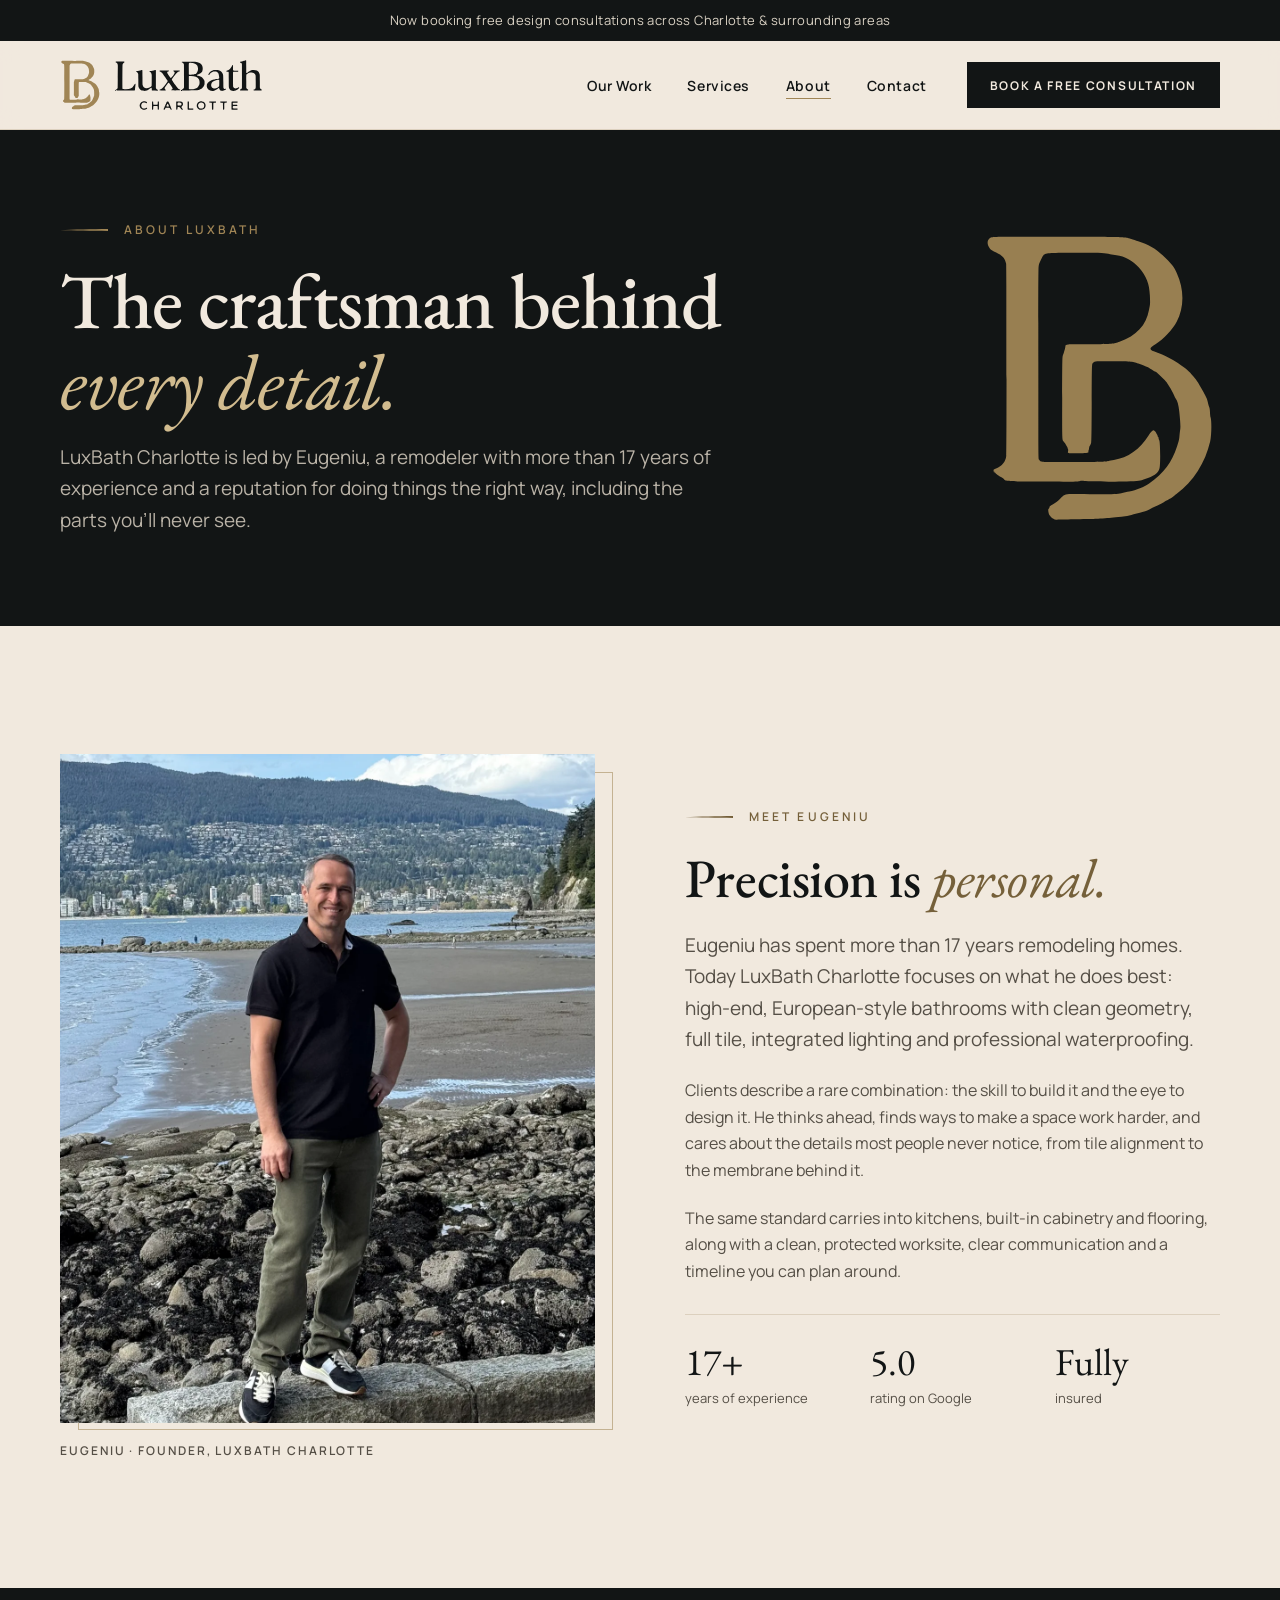
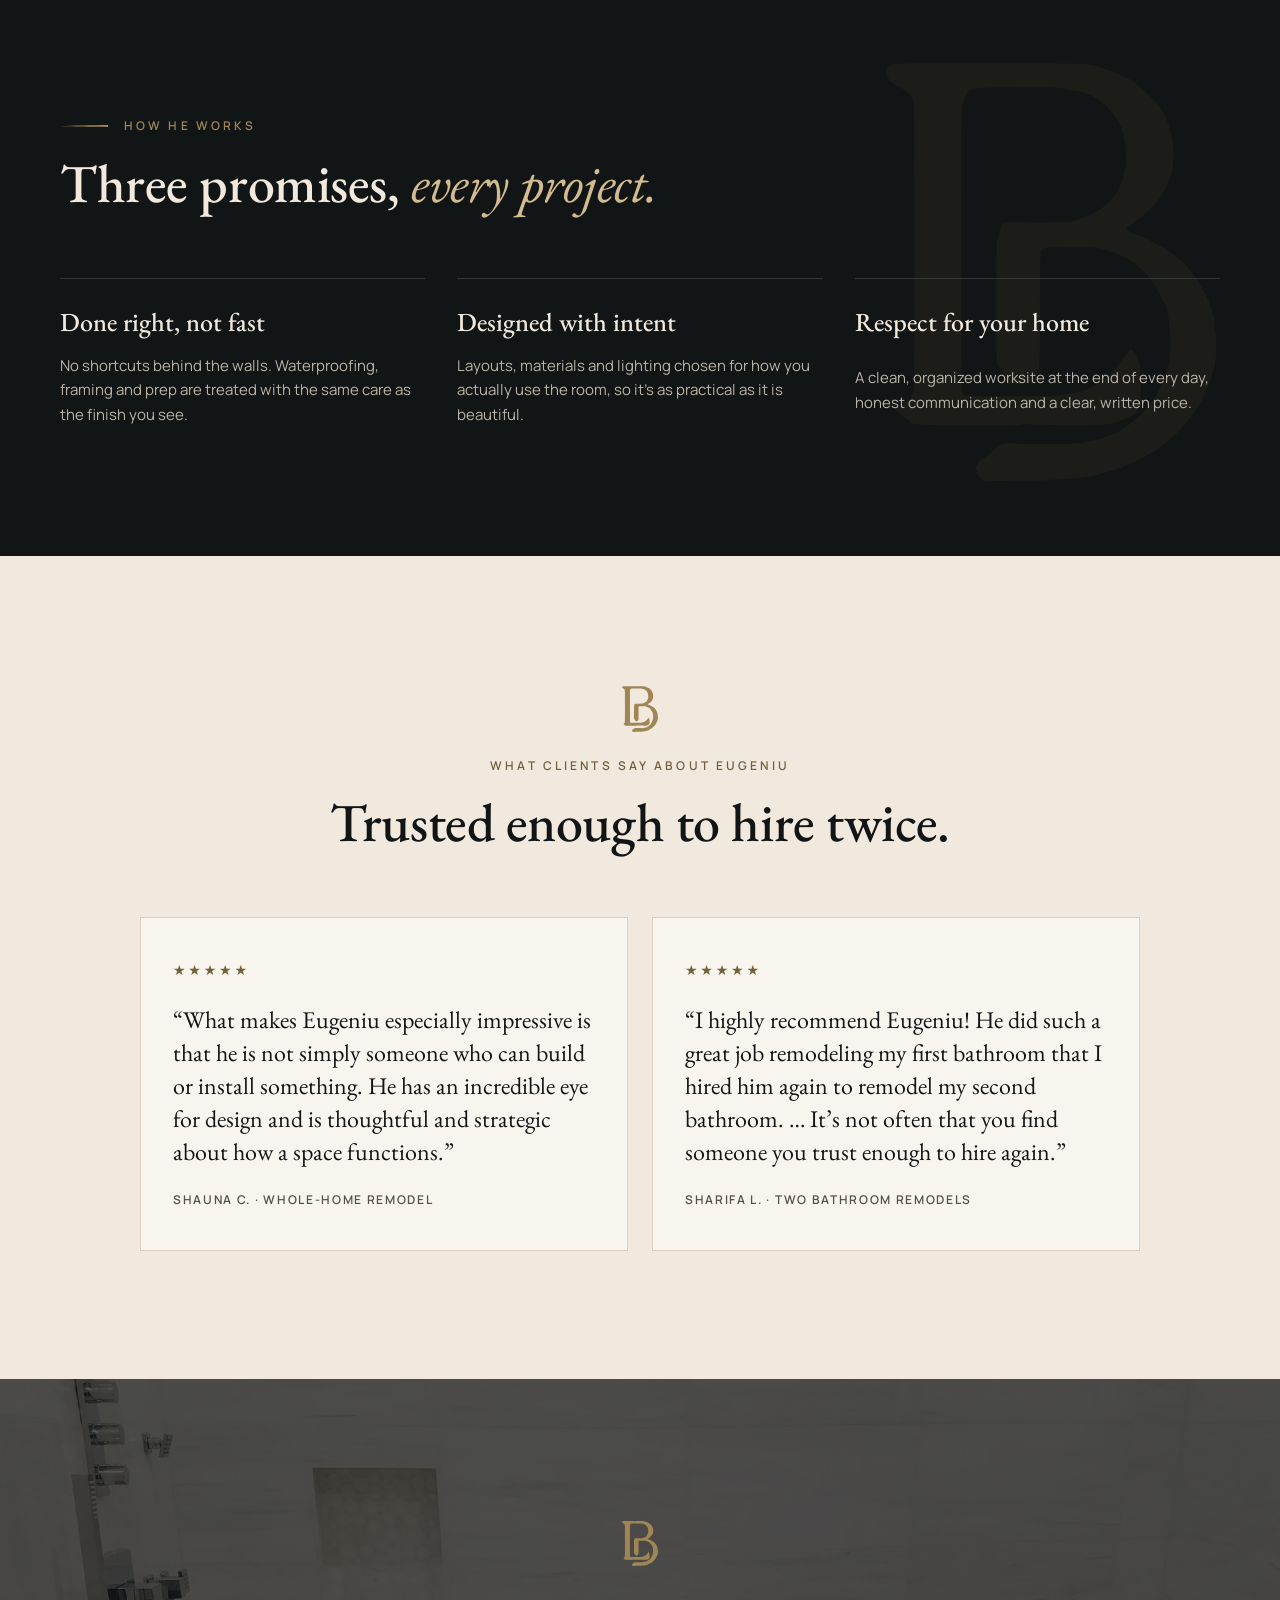
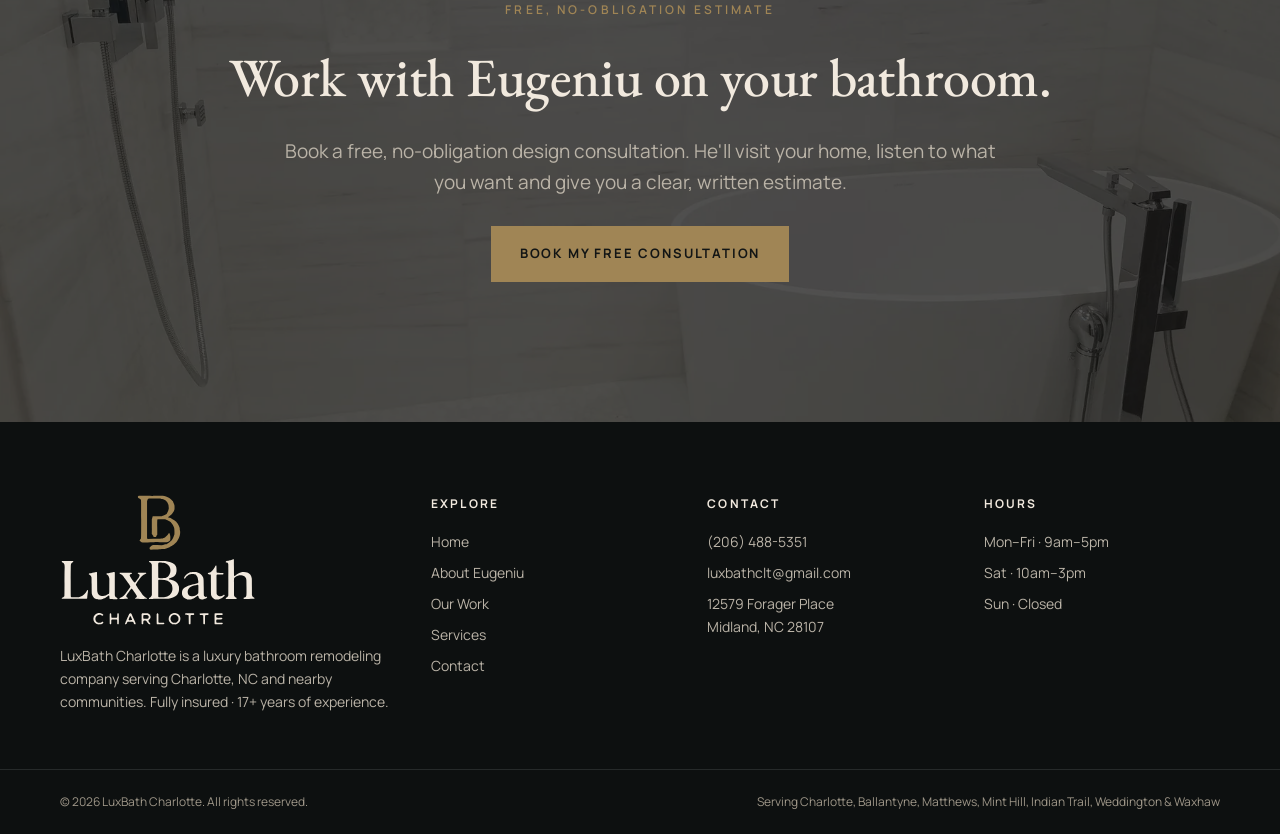
==== commit 57a86a59: "Updated images and mobile menu" ====
--- a/about/index.html
+++ b/about/index.html
@@ -287,7 +287,10 @@
 <header class="site-header">
   <div class="container">
     <a class="brand" href="../"><img src="../images/brand/logo-horizontal.svg" width="318" height="79" alt="LuxBath Charlotte"></a>
-    <button class="nav-toggle" type="button" aria-expanded="false" aria-controls="site-nav" aria-label="Menu"><svg viewBox="0 0 24 24" fill="none" stroke="currentColor" stroke-width="1.5" aria-hidden="true"><path d="M3 7h18M3 12h18M3 17h18"/></svg></button>
+    <div class="header-actions">
+      <a class="btn btn-dark header-cta" href="../contact/">Free Consultation</a>
+      <button class="nav-toggle" type="button" aria-expanded="false" aria-controls="site-nav" aria-label="Menu"><svg viewBox="0 0 24 24" fill="none" stroke="currentColor" stroke-width="1.5" aria-hidden="true"><path d="M3 7h18M3 12h18M3 17h18"/></svg></button>
+    </div>
     <nav class="nav" id="site-nav" aria-label="Main">
       <div class="nav-links">
         <a href="../our-work/">Our Work</a>
@@ -400,9 +403,6 @@
     </div>
   </div>
 </footer>
-<div class="mobile-bar">
-  <a href="../contact/">Book a Free Consultation</a>
-</div>
 <script src="../js/main.js" defer></script>
 </body>
 </html>
--- a/css/styles.css
+++ b/css/styles.css
@@ -585,3 +585,28 @@
   .page-hero-solid .container { padding-right: var(--gutter); }
   .page-hero-solid .hero-mark { height: 72%; right: -40px; opacity: .1; }
 }
+@media (min-width: 1021px) {
+  .filters:not(.filters-sub) { gap: 8px; flex-wrap: nowrap; }
+  .filters:not(.filters-sub) .chip { padding: 10px 14px; font-size: 12.5px; gap: 8px; white-space: nowrap; }
+}
+@media (min-width: 1021px) and (max-width: 1240px) {
+  .filters:not(.filters-sub) { flex-wrap: wrap; }
+}
+
+/* Header CTA beside the menu toggle (mobile) — replaces the sticky bottom bar */
+.mobile-bar { display: none !important; }
+body { padding-bottom: 0 !important; }
+.header-actions { display: flex; align-items: center; gap: 10px; }
+.header-cta { display: none; }
+@media (max-width: 1020px) {
+  .header-cta { display: inline-flex; min-height: 48px; padding: 0 18px; font-size: 11.5px; letter-spacing: .1em; white-space: nowrap; }
+  .nav .btn { display: none; }
+}
+@media (max-width: 440px) {
+  .site-header .container { gap: 12px; }
+  .brand img { height: 34px; }
+  .header-actions { gap: 8px; }
+  .header-cta { padding: 0 12px; font-size: 10.5px; letter-spacing: .08em; }
+  .nav-toggle { width: 44px; height: 48px; }
+}
+@media (max-width: 359px) { .brand img { height: 30px; } .header-cta { padding: 0 10px; font-size: 10px; letter-spacing: .05em; } }
